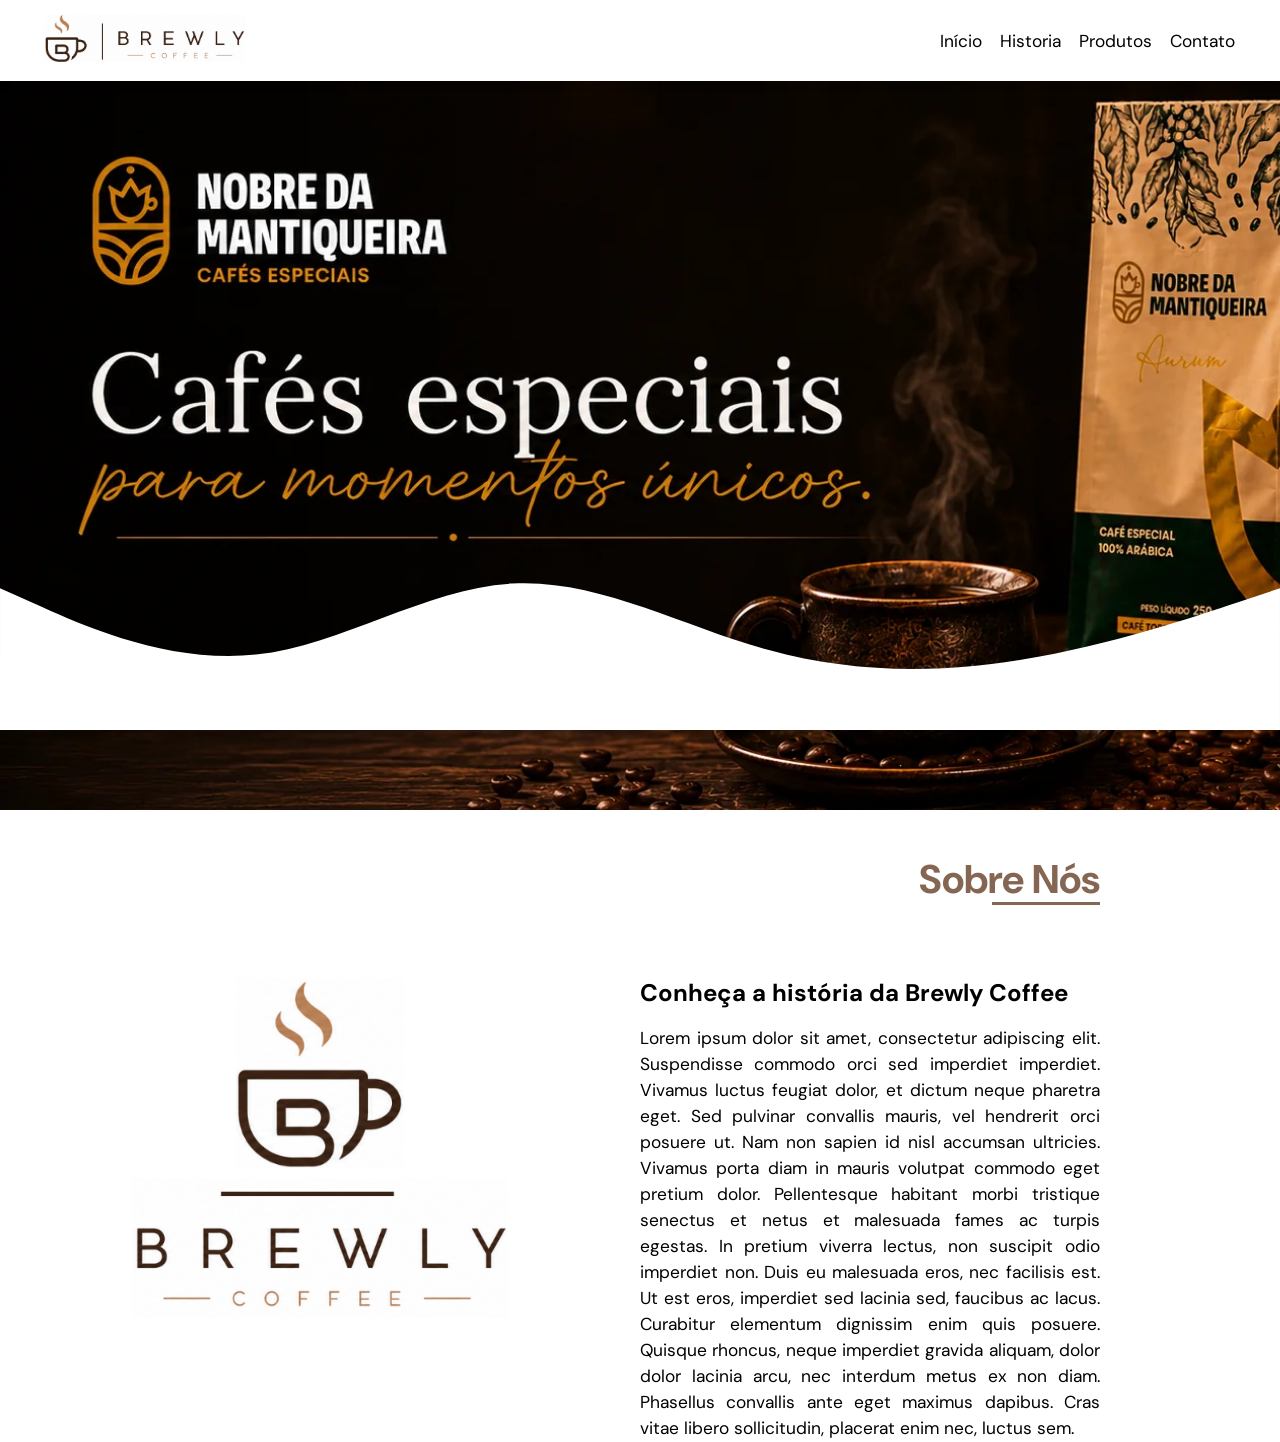
==== index.html @ 95158317 "Criação da homepage" ====
<!DOCTYPE html>
<html lang="pt-br">
    <head>
        <meta charset="UTF-8">
        <meta name="viewport" content="width=device-width, initial-scale=1.0">
        <title>Brewly Coffee</title>
        <link rel="stylesheet" href="./Assets/Css/style.css">
    </head>
    <body>
        <header>
            <div class="logo">
                <a href="/">
                    <img src="./Assets/Imgs/logo.png" alt="Brewly Coffee" width="200px">
                </a>
            </div>
            <div class="links">
                <ul>
                    <li><a href="/">Início</a></li>
                    <li><a href="/Historia/">Historia</a></li>
                    <li><a href="/Produtos">Produtos</a></li>
                    <li><a href="/Contato">Contato</a></li>
                </ul>
            </div>
        </header>
        <main>
            <section class="hero">
                <svg xmlns="http://www.w3.org/2000/svg" viewBox="0 0 1440 320"><path fill="#ffffff" fill-opacity="1" d="M0,160L48,181.3C96,203,192,245,288,234.7C384,224,480,160,576,154.7C672,149,768,203,864,229.3C960,256,1056,256,1152,240C1248,224,1344,192,1392,176L1440,160L1440,320L1392,320C1344,320,1248,320,1152,320C1056,320,960,320,864,320C768,320,672,320,576,320C480,320,384,320,288,320C192,320,96,320,48,320L0,320Z"></path></svg>
            </section>
            <section class="sobre">
                <div class="logo">
                    <img src="./Assets/Imgs/logo2.png" alt="brewly coffee" width="400px">
                </div>
                <div class="content">
                    <h2>Sobre Nós</h2>
                    <h3>Conheça a história da Brewly Coffee</h3>
                    <p>Lorem ipsum dolor sit amet, consectetur adipiscing elit. Suspendisse commodo orci sed imperdiet imperdiet. Vivamus luctus feugiat dolor, et dictum neque pharetra eget. Sed pulvinar convallis mauris, vel hendrerit orci posuere ut. Nam non sapien id nisl accumsan ultricies. Vivamus porta diam in mauris volutpat commodo eget pretium dolor. Pellentesque habitant morbi tristique senectus et netus et malesuada fames ac turpis egestas. In pretium viverra lectus, non suscipit odio imperdiet non. Duis eu malesuada eros, nec facilisis est. Ut est eros, imperdiet sed lacinia sed, faucibus ac lacus. Curabitur elementum dignissim enim quis posuere. Quisque rhoncus, neque imperdiet gravida aliquam, dolor dolor lacinia arcu, nec interdum metus ex non diam. Phasellus convallis ante eget maximus dapibus. Cras vitae libero sollicitudin, placerat enim nec, luctus sem.</p>
                </div>
            </section>
            <section>
                
            </section>
        </main>
        <footer>

        </footer>
    </body>
</html>
---- Assets/Css/style.css ----
@import url('https://fonts.googleapis.com/css2?family=DM+Sans:ital,opsz,wght@0,9..40,100..1000;1,9..40,100..1000&display=swap');
@import url('https://fonts.googleapis.com/css2?family=DM+Sans:ital,opsz,wght@0,9..40,100..1000;1,9..40,100..1000&family=PT+Serif:ital,wght@0,400;0,700;1,400;1,700&display=swap');

* {
    margin: 0;
    padding: 0;
    box-sizing: border-box;
    font-family: "DM Sans", sans-serif;
}

header {
    width: 100%;
    height: 9vh;
    display: flex;
    align-items: center;
    justify-content: space-between;
    padding: 0 5vh 0 5vh;
    box-shadow: 0 4px 8px rgba(0, 0, 0, 0.2);
    position: fixed;
    background-color: #fff;
    z-index: 9999999;

    .logo {
        a {
            text-decoration: none;
        }
    }

    .links {
        ul {
            display: flex;
            flex-direction: row;
            align-items: center;
            justify-content: center;
            list-style: none;
            gap: 2vh;

            li {
                a {
                    text-decoration: none;
                    color: #000;
                    font-size: 13pt;
                    position: relative;
                    transition: .2s linear;
                }

                a::after {
                    content: " ";
                    width: 0;
                    height: 1.5px;
                    background-color: #856652;
                    bottom: 0;
                    left: 0;
                    position: absolute;
                    transition: .2s linear;
                }

                a:hover::after {
                    width: 100%;
                }

                a:hover {
                    color: #856652;
                }
            }
        }
    }
}

main {
    .hero {
        width: 100%;
        height: 90vh;
        padding-top: 9vh;
        background: url(../Imgs/banner-hero.webp) fixed;
        background-repeat: no-repeat;
        background-size: cover;

        svg {
            position: relative;
            top: 50%;
        }
    }

    .sobre {
        width: 100%;
        height: 70vh;
        padding-top: 5vh;
        display: flex;

        .logo {
            width: 50%;
            height: 100%;
            display: grid;
            place-items: center;
        }

        .content {
            width: 50%;
            height: 100%;
            display: flex;
            flex-direction: column;
            justify-content: center;
            padding-right: 20vh;

            h2 {
                font-size: 30pt;
                color: #856652;
                margin-bottom: 8vh;
                text-align: right;
                position: relative;
            }

            h2::after {
                content: " ";
                width: 12vh;
                height: 3px;
                background-color: #856652;
                position: absolute;
                right: 0;
                bottom: 0;
            }

            h3 {
                font-size: 18pt;
                color: #000;
                margin-bottom: 2vh;
            }

            p {
                font-size: 13pt;
                color: #000;
                line-height: 1.5;
                text-align: justify;
            }
        }
    }
}
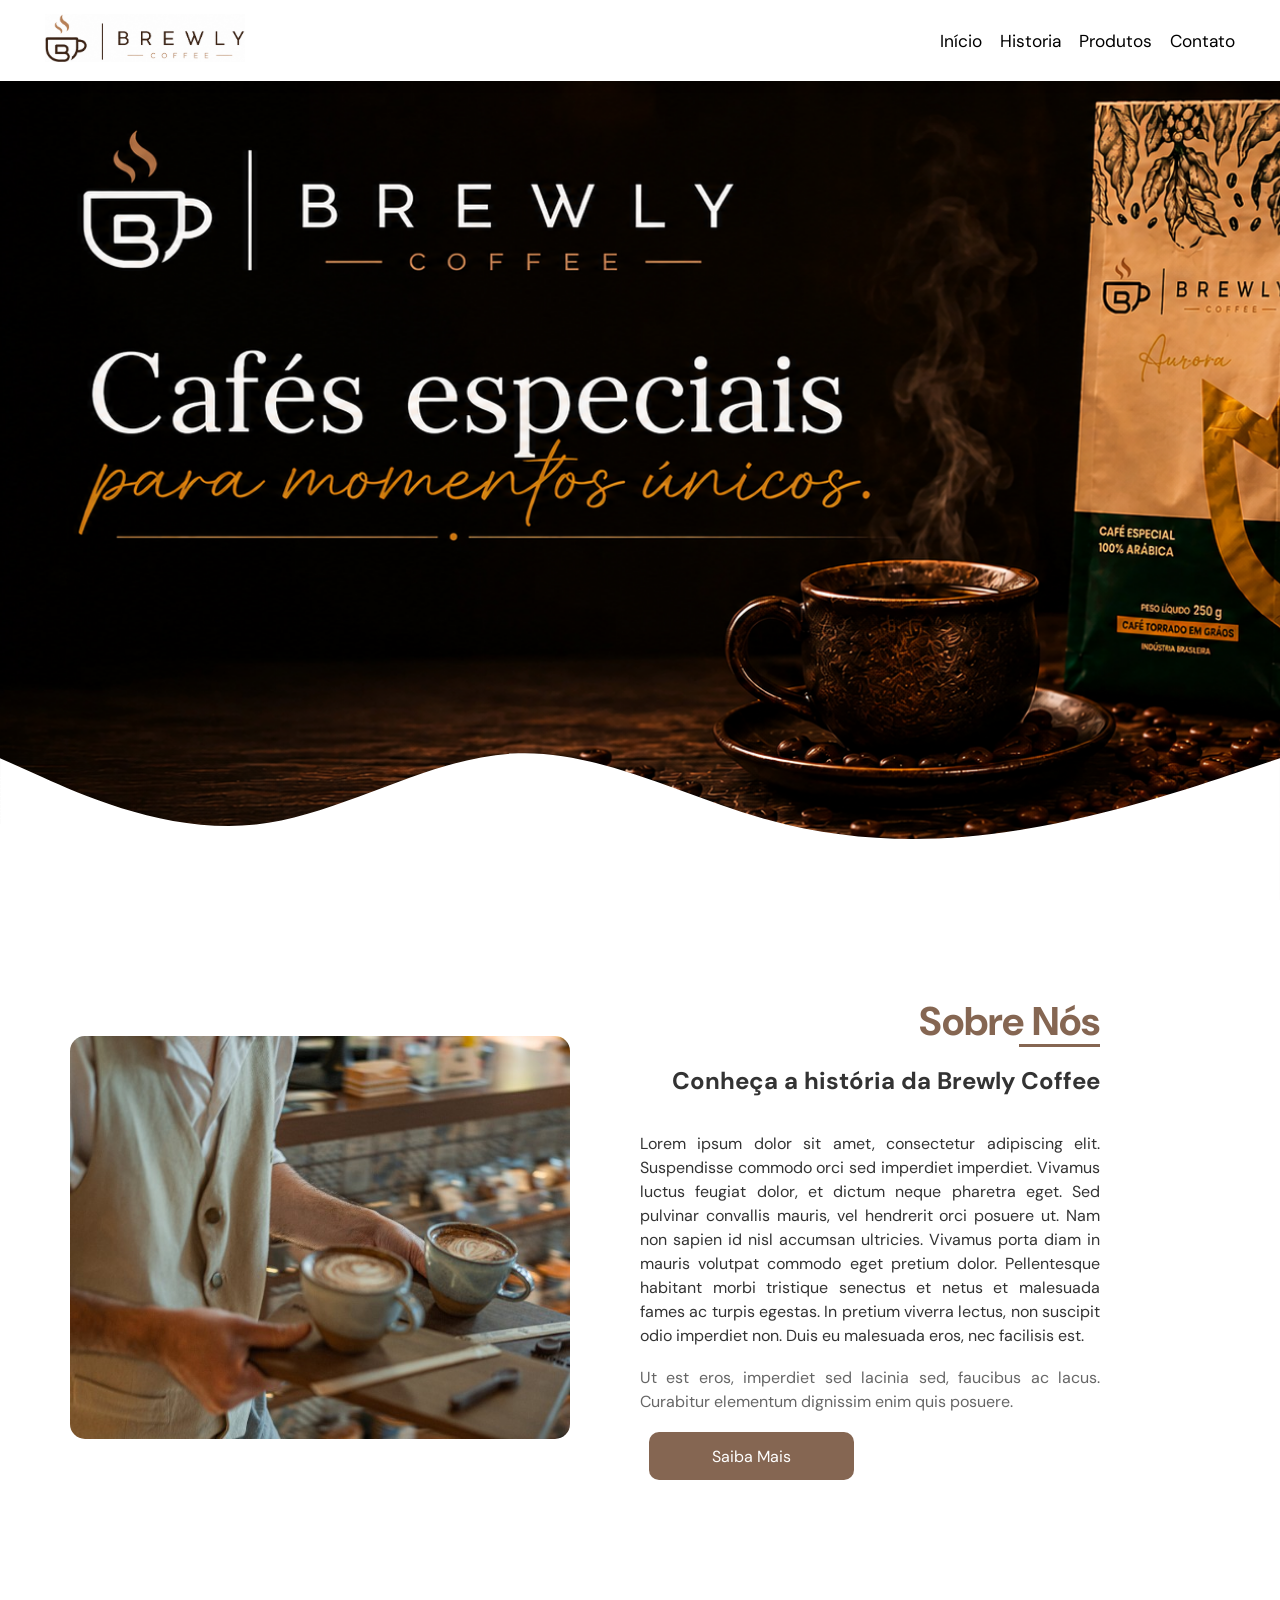
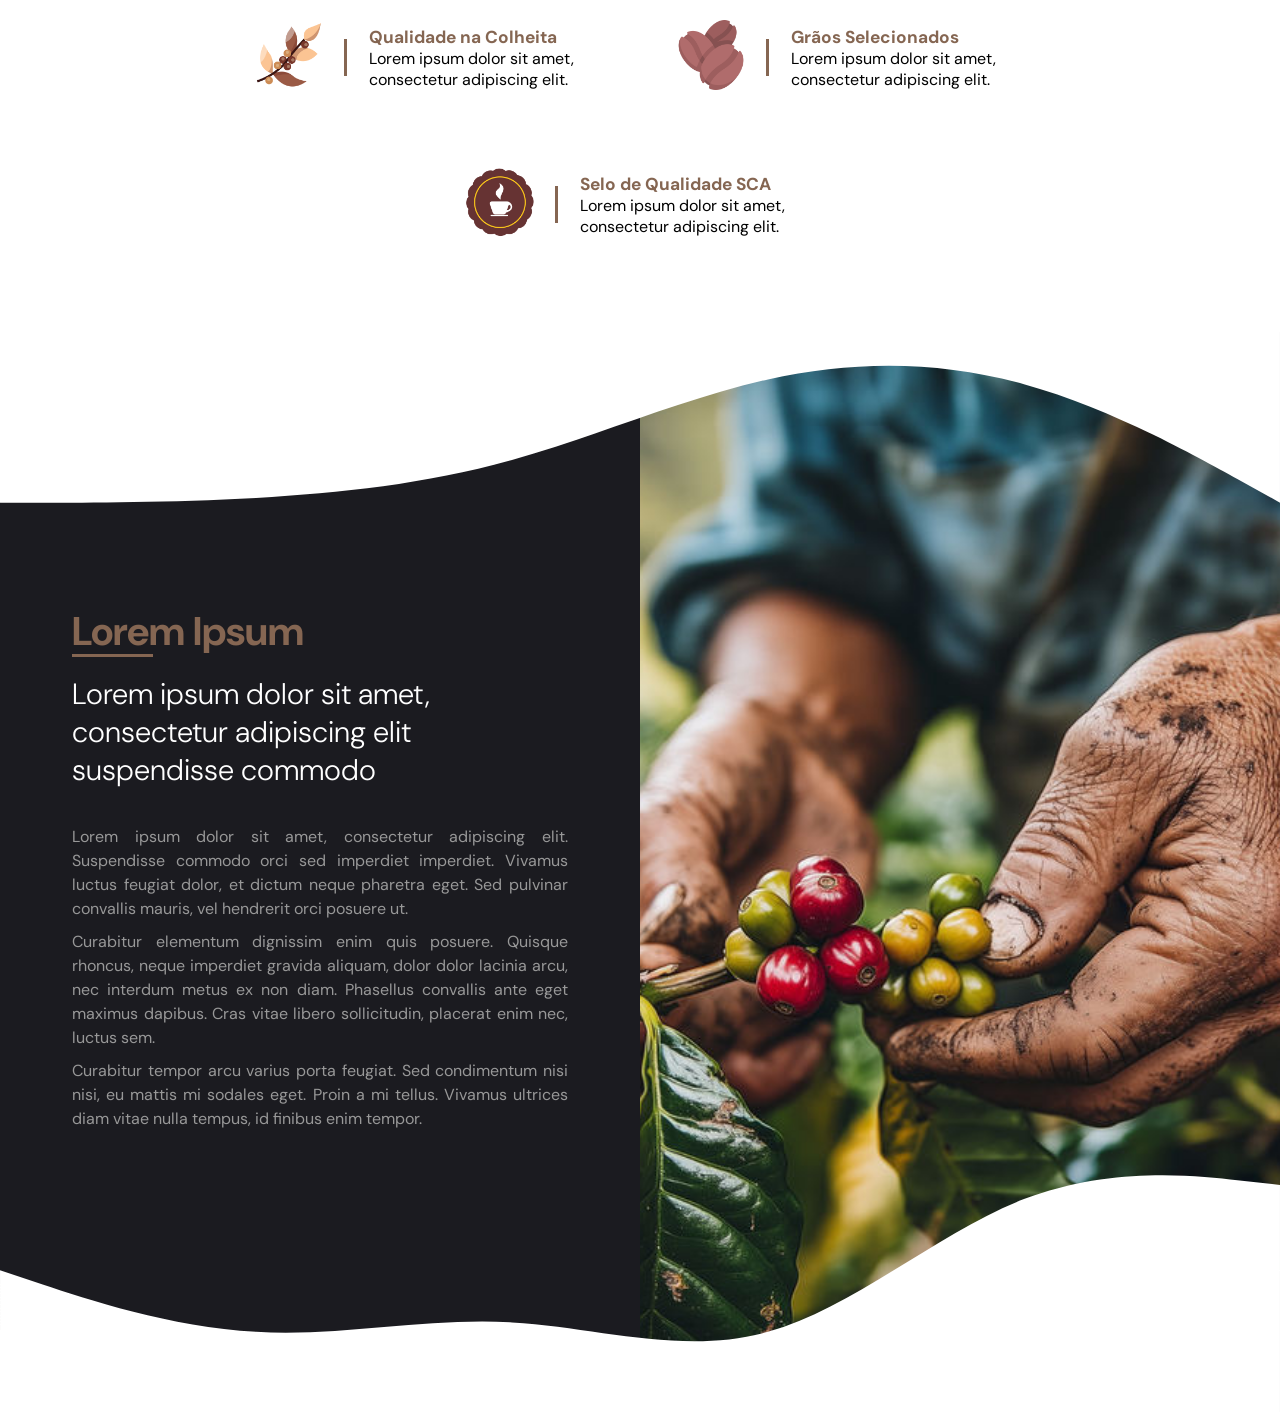
==== commit 141b50f7: "Atualização homepage" ====
--- a/index.html
+++ b/index.html
@@ -28,16 +28,63 @@
             </section>
             <section class="sobre">
                 <div class="logo">
-                    <img src="./Assets/Imgs/logo2.png" alt="brewly coffee" width="400px">
+                    <img src="./Assets/Imgs/imagem1.jpg" alt="brewly coffee" width="500px">
                 </div>
                 <div class="content">
                     <h2>Sobre Nós</h2>
                     <h3>Conheça a história da Brewly Coffee</h3>
-                    <p>Lorem ipsum dolor sit amet, consectetur adipiscing elit. Suspendisse commodo orci sed imperdiet imperdiet. Vivamus luctus feugiat dolor, et dictum neque pharetra eget. Sed pulvinar convallis mauris, vel hendrerit orci posuere ut. Nam non sapien id nisl accumsan ultricies. Vivamus porta diam in mauris volutpat commodo eget pretium dolor. Pellentesque habitant morbi tristique senectus et netus et malesuada fames ac turpis egestas. In pretium viverra lectus, non suscipit odio imperdiet non. Duis eu malesuada eros, nec facilisis est. Ut est eros, imperdiet sed lacinia sed, faucibus ac lacus. Curabitur elementum dignissim enim quis posuere. Quisque rhoncus, neque imperdiet gravida aliquam, dolor dolor lacinia arcu, nec interdum metus ex non diam. Phasellus convallis ante eget maximus dapibus. Cras vitae libero sollicitudin, placerat enim nec, luctus sem.</p>
+                    <p>Lorem ipsum dolor sit amet, consectetur adipiscing elit. Suspendisse commodo orci sed imperdiet imperdiet. Vivamus luctus feugiat dolor, et dictum neque pharetra eget. Sed pulvinar convallis mauris, vel hendrerit orci posuere ut. Nam non sapien id nisl accumsan ultricies. Vivamus porta diam in mauris volutpat commodo eget pretium dolor. Pellentesque habitant morbi tristique senectus et netus et malesuada fames ac turpis egestas. In pretium viverra lectus, non suscipit odio imperdiet non. Duis eu malesuada eros, nec facilisis est.</p>
+                    <p id="text2">Ut est eros, imperdiet sed lacinia sed, faucibus ac lacus. Curabitur elementum dignissim enim quis posuere.</p>
+                    <div>
+                        <a href="/Historia/">
+                            <button>
+                                Saiba Mais
+                            </button>
+                        </a>
+                    </div>
                 </div>
             </section>
-            <section>
-                
+            <section class="cards">
+                <div class="card">
+                    <div class="icon">
+                        <img src="./Assets/Imgs/icons/coffee-bean.png" alt="Galho de café" width="70px">
+                    </div>
+                    <div class="content">
+                        <h4>Qualidade na Colheita</h4>
+                        <p>Lorem ipsum dolor sit amet, consectetur adipiscing elit.</p>
+                    </div>
+                </div>
+                <div class="card">
+                    <div class="icon">
+                        <img src="./Assets/Imgs/icons/bean.png" alt="Grão de café" width="70px">
+                    </div>
+                    <div class="content">
+                        <h4>Grãos Selecionados</h4>
+                        <p>Lorem ipsum dolor sit amet, consectetur adipiscing elit.</p>
+                    </div>
+                </div>
+                <div class="card">
+                    <div class="icon">
+                        <img src="./Assets/Imgs/icons/cup.png" alt="Xícara de café" width="70px">
+                    </div>
+                    <div class="content">
+                        <h4>Selo de Qualidade SCA</h4>
+                        <p>Lorem ipsum dolor sit amet, consectetur adipiscing elit.</p>
+                    </div>
+                </div>
+            </section>
+            <section class="campos">
+                <svg id="svgtop" xmlns="http://www.w3.org/2000/svg" viewBox="0 0 1440 320"><path fill="#ffffff" fill-opacity="1" d="M0,192L48,192C96,192,192,192,288,186.7C384,181,480,171,576,144C672,117,768,75,864,53.3C960,32,1056,32,1152,58.7C1248,85,1344,139,1392,165.3L1440,192L1440,0L1392,0C1344,0,1248,0,1152,0C1056,0,960,0,864,0C768,0,672,0,576,0C480,0,384,0,288,0C192,0,96,0,48,0L0,0Z"></path></svg>
+                <div class="content">
+                    <h2>Lorem Ipsum</h2>
+                    <h3>Lorem ipsum dolor sit amet, consectetur adipiscing elit suspendisse commodo</h3>
+                    <p>Lorem ipsum dolor sit amet, consectetur adipiscing elit. Suspendisse commodo orci sed imperdiet imperdiet. Vivamus luctus feugiat dolor, et dictum neque pharetra eget. Sed pulvinar convallis mauris, vel hendrerit orci posuere ut.</p>
+                    <p>Curabitur elementum dignissim enim quis posuere. Quisque rhoncus, neque imperdiet gravida aliquam, dolor dolor lacinia arcu, nec interdum metus ex non diam. Phasellus convallis ante eget maximus dapibus. Cras vitae libero sollicitudin, placerat enim nec, luctus sem.</p>
+                    <p>Curabitur tempor arcu varius porta feugiat. Sed condimentum nisi nisi, eu mattis mi sodales eget. Proin a mi tellus. Vivamus ultrices diam vitae nulla tempus, id finibus enim tempor.</p>
+                </div>
+                <div class="image">
+                </div>
+                <svg id="svgbottom" xmlns="http://www.w3.org/2000/svg" viewBox="0 0 1440 320"><path fill="#ffffff" fill-opacity="1" d="M0,160L48,176C96,192,192,224,288,229.3C384,235,480,213,576,218.7C672,224,768,256,864,229.3C960,203,1056,117,1152,80C1248,43,1344,53,1392,58.7L1440,64L1440,320L1392,320C1344,320,1248,320,1152,320C1056,320,960,320,864,320C768,320,672,320,576,320C480,320,384,320,288,320C192,320,96,320,48,320L0,320Z"></path></svg>
             </section>
         </main>
         <footer>
--- a/Assets/Css/style.css
+++ b/Assets/Css/style.css
@@ -70,15 +70,16 @@
 main {
     .hero {
         width: 100%;
-        height: 90vh;
+        height: 100vh;
         padding-top: 9vh;
-        background: url(../Imgs/banner-hero.webp) fixed;
+        background: url(../Imgs/banner-hero-main.png) fixed;
         background-repeat: no-repeat;
         background-size: cover;
+        position: relative;
 
         svg {
-            position: relative;
-            top: 50%;
+            position: absolute;
+            bottom: 0;
         }
     }
 
@@ -93,6 +94,10 @@
             height: 100%;
             display: grid;
             place-items: center;
+
+            img {
+                border-radius: 15px;
+            }
         }
 
         .content {
@@ -106,14 +111,14 @@
             h2 {
                 font-size: 30pt;
                 color: #856652;
-                margin-bottom: 8vh;
+                margin-bottom: 2vh;
                 text-align: right;
                 position: relative;
             }
 
             h2::after {
                 content: " ";
-                width: 12vh;
+                width: 9vh;
                 height: 3px;
                 background-color: #856652;
                 position: absolute;
@@ -123,15 +128,156 @@
 
             h3 {
                 font-size: 18pt;
-                color: #000;
-                margin-bottom: 2vh;
+                color: #333;
+                margin-bottom: 4vh;
+                text-align: right;
             }
 
             p {
-                font-size: 13pt;
-                color: #000;
+                font-size: 12pt;
+                color: #333;
                 line-height: 1.5;
                 text-align: justify;
+                margin-bottom: 2vh;
+            }
+
+            #text2 {
+                color: #666;
+            }
+
+            div {
+                width: 100%;
+                display: grid;
+                justify-content: left;
+            }
+
+            button {
+                padding: 1.5vh 7vh 1.5vh 7vh;
+                border: none;
+                border-radius: 10px;
+                background-color: #856652;
+                color: #fff;
+                transition: .3s linear;
+                cursor: pointer;
+                font-size: 12pt;
+                margin-left: 1vh;
+            }
+
+            button:hover {
+                opacity: 0.9;
+                padding: 1.5vh 9vh 1.5vh 9vh;
+            }
+        }
+    }
+
+    .cards {
+        width: 100%;
+        height: auto;
+        display: flex;
+        flex-wrap: wrap;
+        justify-content: center;
+        gap: 8vh;
+        padding: 10vh;
+        
+        .card {
+            width: 350px;
+            height: auto;
+            display: flex;
+            align-items: center;
+            justify-content: center !important;
+            gap: 5vh;
+
+            .icon {
+                position: relative;
+            }
+
+            .icon::after {
+                content: " ";
+                width: 3px;
+                height: 50%;
+                background-color: #856652;
+                position: absolute;
+                bottom: 25%;
+                right: -23px;
+            }
+
+            .content {
+                h4 {
+                    font-size: 13pt;
+                    color: #856652;
+                }
+            }
+        }
+    }
+
+    .campos {
+        width: 100%;
+        height: 120vh;
+        display: flex;
+        background-color: #1b1b20;
+        position: relative;
+
+        svg {
+            position: absolute;
+            width: 100%;
+            left: 0;
+        }
+
+        #svgtop {
+            top: 0 !important;
+        }
+
+        #svgbottom {
+            bottom: 0px !important;
+        }
+
+        .image, .content {
+            width: 50%;
+            height: 100%;
+        }
+
+        .image {
+            background: url(../Imgs/campos.jpg) center;
+            background-size: cover;
+            background-repeat: no-repeat;
+        }
+
+        .content {
+            display: flex;
+            flex-direction: column;
+            justify-content: center;
+            padding: 8vh;
+
+            h2 {
+                font-size: 30pt;
+                color: #856652;
+                margin-bottom: 2vh;
+                position: relative;
+            }
+
+            h2::after {
+                content: " ";
+                width: 9vh;
+                height: 3px;
+                background-color: #856652;
+                position: absolute;
+                left: 0;
+                bottom: 0;
+            }
+
+            h3 {
+                font-size: 22pt;
+                color: #fff;
+                margin-bottom: 4vh;
+                font-weight: 300;
+            }
+
+            p {
+                font-size: 12pt;
+                color: #989898;
+                line-height: 1.5;
+                text-align: justify;
+                margin-bottom: 1vh;
             }
         }
     }
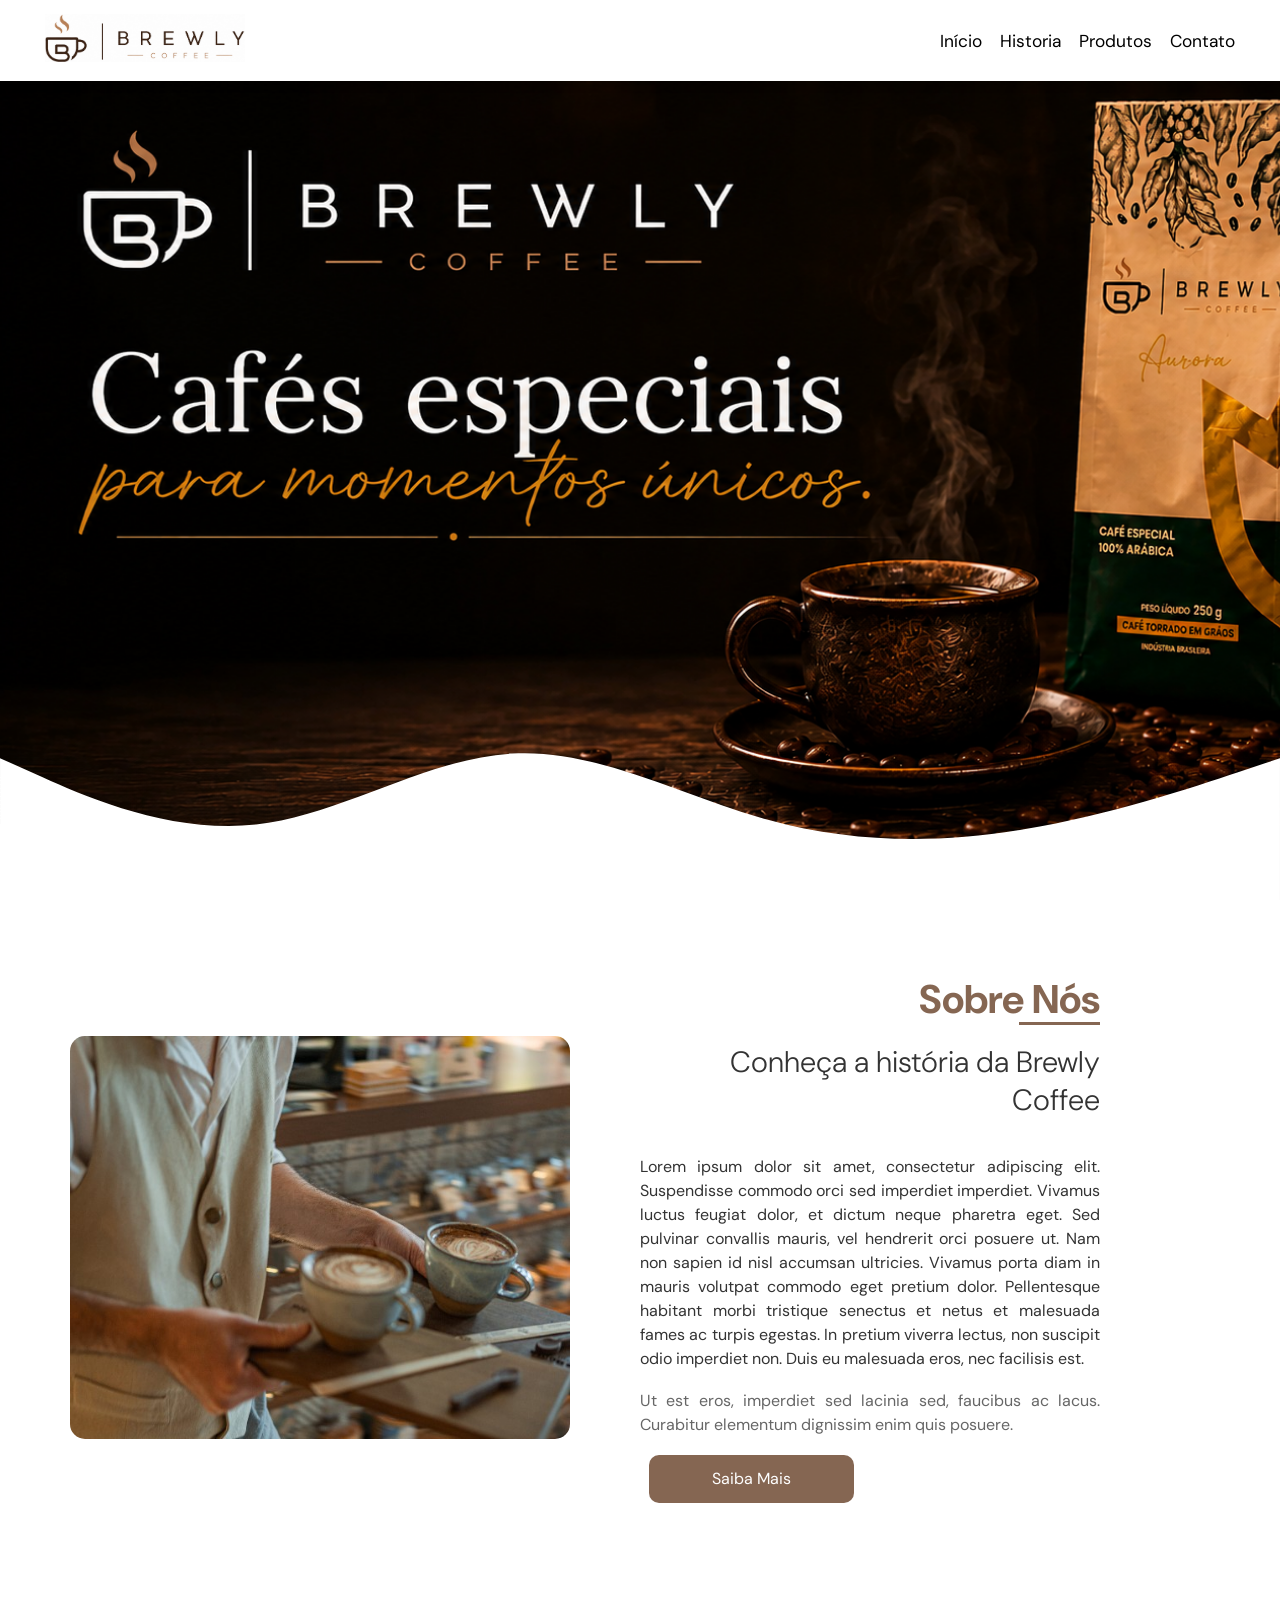
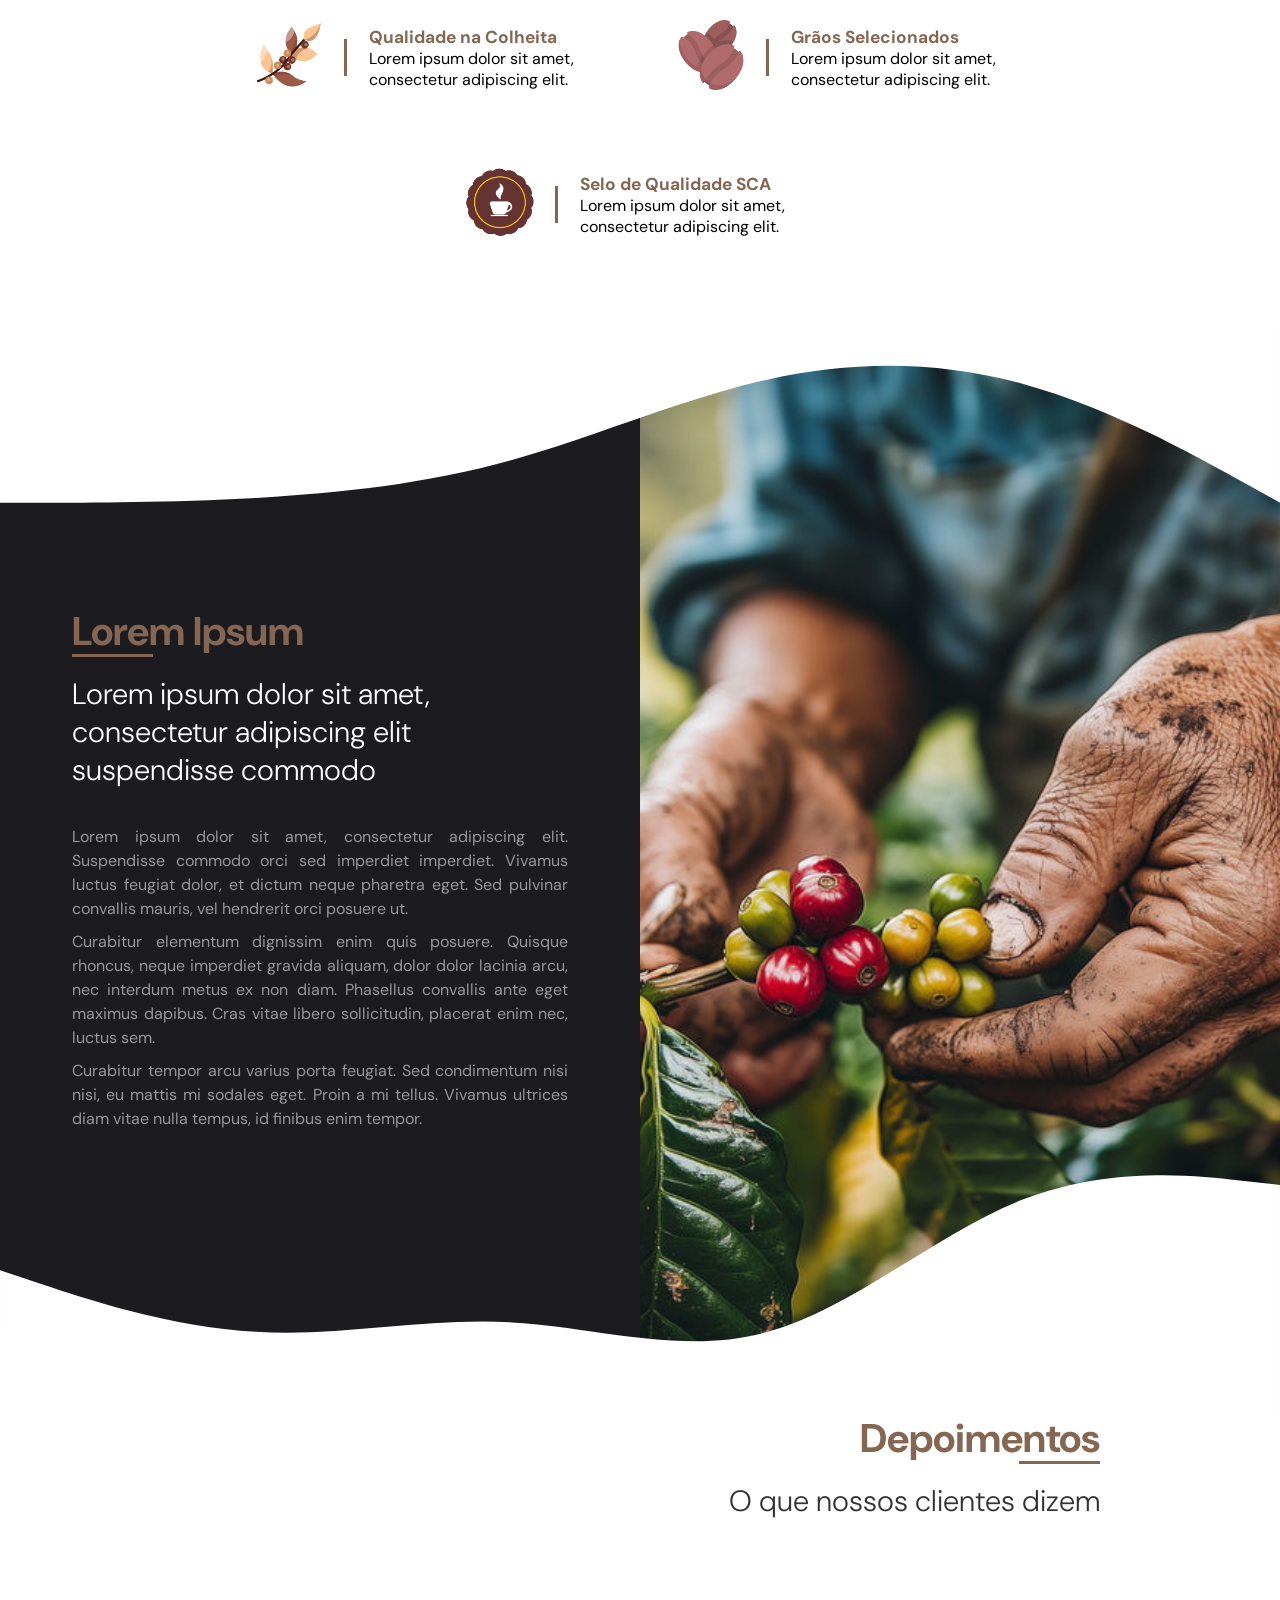
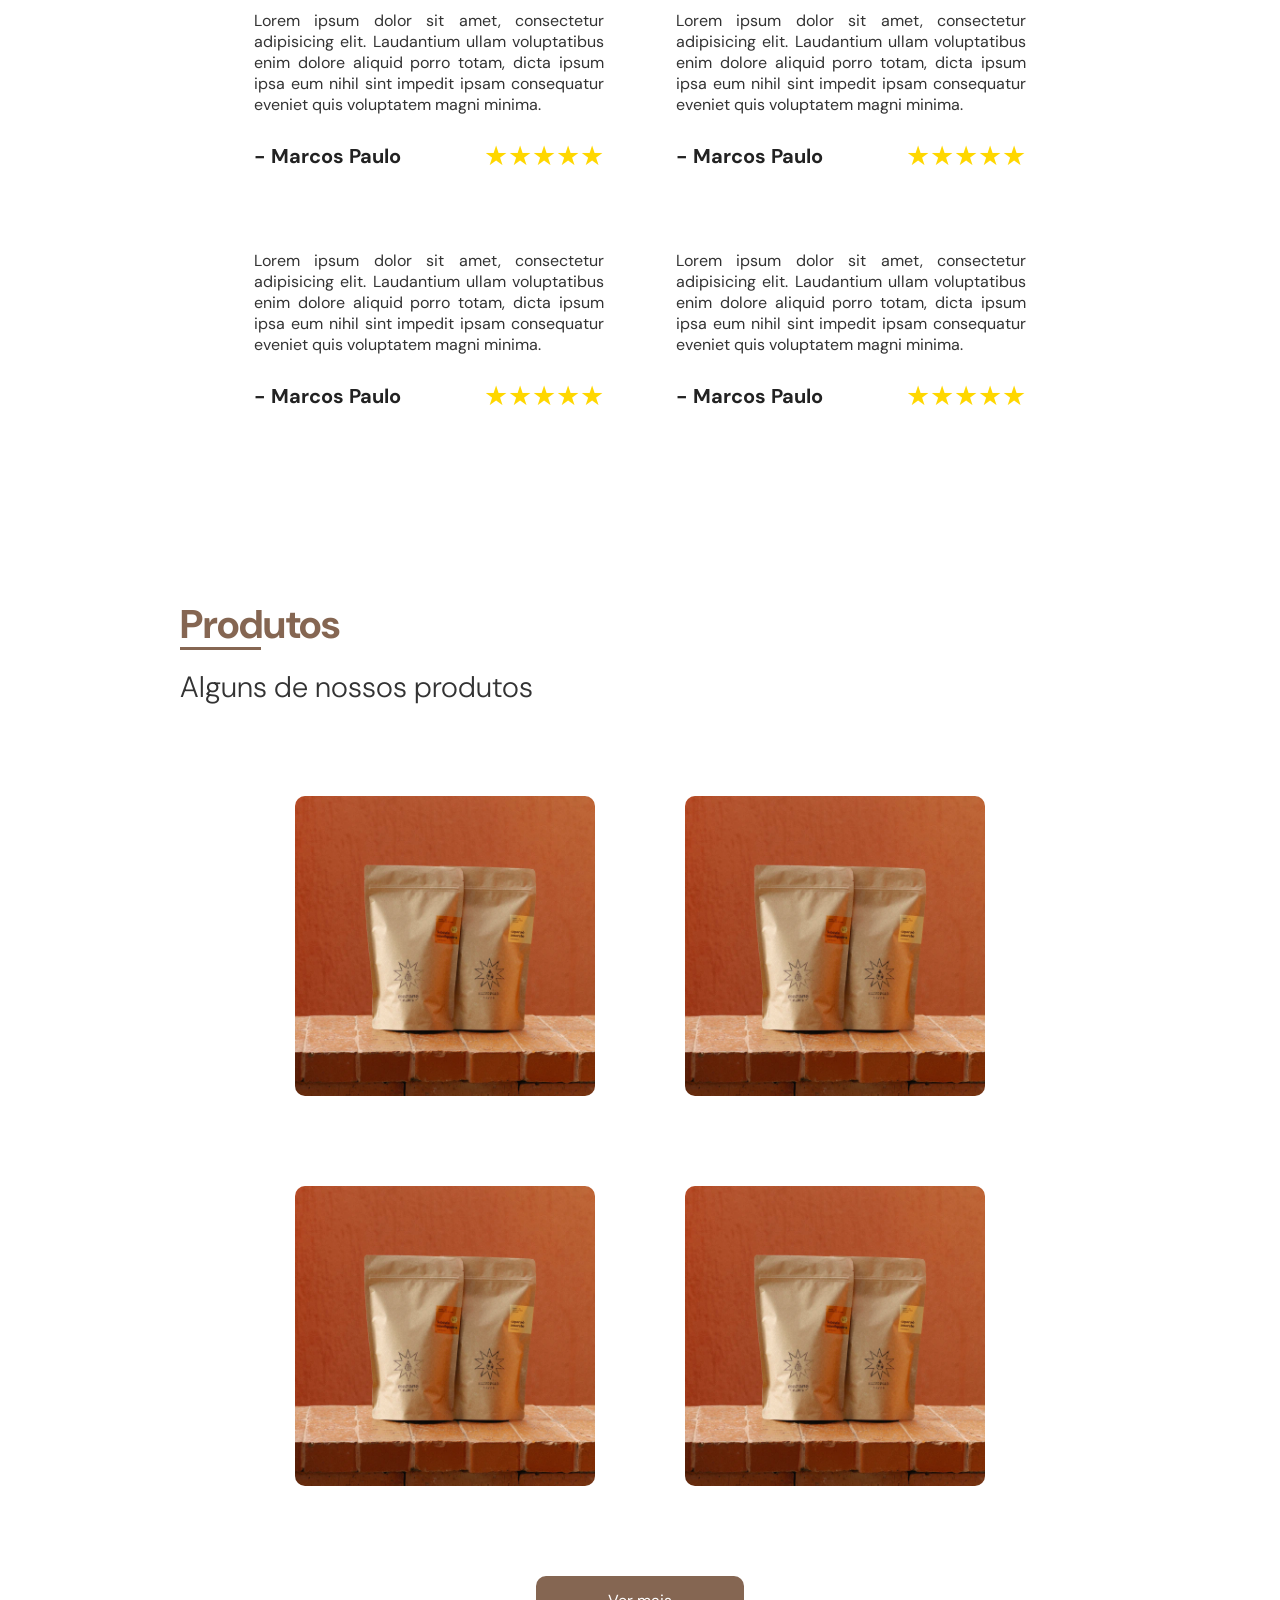
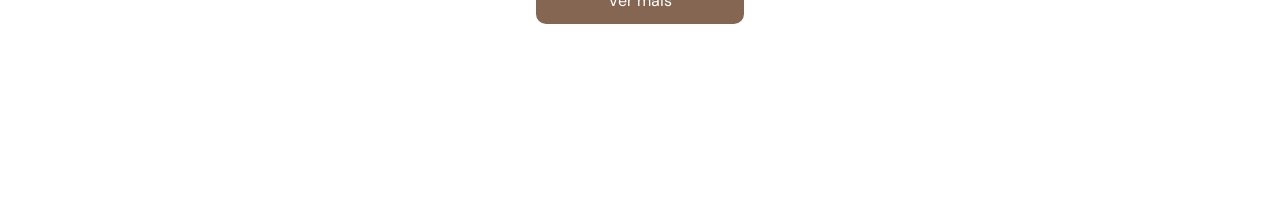
==== commit 2f1e0a96: "adição de depoimentos e seção de produtos noa homepage" ====
--- a/index.html
+++ b/index.html
@@ -86,9 +86,97 @@
                 </div>
                 <svg id="svgbottom" xmlns="http://www.w3.org/2000/svg" viewBox="0 0 1440 320"><path fill="#ffffff" fill-opacity="1" d="M0,160L48,176C96,192,192,224,288,229.3C384,235,480,213,576,218.7C672,224,768,256,864,229.3C960,203,1056,117,1152,80C1248,43,1344,53,1392,58.7L1440,64L1440,320L1392,320C1344,320,1248,320,1152,320C1056,320,960,320,864,320C768,320,672,320,576,320C480,320,384,320,288,320C192,320,96,320,48,320L0,320Z"></path></svg>
             </section>
+            <section class="depoimentos">
+                <div class="text">
+                    <h2>Depoimentos</h2>
+                    <h3>O que nossos clientes dizem</h3>
+                </div>
+                <div class="cards">
+                    <div class="card">
+                        <p>Lorem ipsum dolor sit amet, consectetur adipisicing elit. Laudantium ullam voluptatibus enim dolore aliquid porro totam, dicta ipsum ipsa eum nihil sint impedit ipsam consequatur eveniet quis voluptatem magni minima.</p>
+                        <div>
+                            <span id="nome">- Marcos Paulo</span>
+                            <span id="estrela">★★★★★</span>
+                        </div>
+                    </div>
+                    <div class="card">
+                        <p>Lorem ipsum dolor sit amet, consectetur adipisicing elit. Laudantium ullam voluptatibus enim dolore aliquid porro totam, dicta ipsum ipsa eum nihil sint impedit ipsam consequatur eveniet quis voluptatem magni minima.</p>
+                        <div>
+                            <span id="nome">- Marcos Paulo</span>
+                            <span id="estrela">★★★★★</span>
+                        </div>
+                    </div>
+                    <div class="card">
+                        <p>Lorem ipsum dolor sit amet, consectetur adipisicing elit. Laudantium ullam voluptatibus enim dolore aliquid porro totam, dicta ipsum ipsa eum nihil sint impedit ipsam consequatur eveniet quis voluptatem magni minima.</p>
+                        <div>
+                            <span id="nome">- Marcos Paulo</span>
+                            <span id="estrela">★★★★★</span>
+                        </div>
+                    </div>
+                    <div class="card">
+                        <p>Lorem ipsum dolor sit amet, consectetur adipisicing elit. Laudantium ullam voluptatibus enim dolore aliquid porro totam, dicta ipsum ipsa eum nihil sint impedit ipsam consequatur eveniet quis voluptatem magni minima.</p>
+                        <div>
+                            <span id="nome">- Marcos Paulo</span>
+                            <span id="estrela">★★★★★</span>
+                        </div>
+                    </div>
+                </div>
+            </section>
+            <section class="produtos">
+                <div class="text">
+                    <h2>Produtos</h2>
+                    <h3>Alguns de nossos produtos</h3>
+                </div>
+                <div class="cards2">
+                    <div class="card">
+                        <div class="card-content">
+                            <div class="text-card">
+                                <h4><del>R$199,99</del> | R$99,99</h4>
+                                <h3>Lorem Ipsum</h3>
+                            </div>
+                        </div>
+                    </div>
+                    <div class="card">
+                        <div class="card-content">
+                            <div class="text-card">
+                                <h4><del>R$199,99</del> | R$99,99</h4>
+                                <h3>Lorem Ipsum</h3>
+                            </div>
+                        </div>
+                    </div>
+                    <div class="card">
+                        <div class="card-content">
+                            <div class="text-card">
+                                <h4><del>R$199,99</del> | R$99,99</h4>
+                                <h3>Lorem Ipsum</h3>
+                            </div>
+                        </div>
+                    </div>
+                    <div class="card">
+                        <div class="card-content">
+                            <div class="text-card">
+                                <h4><del>R$199,99</del> | R$99,99</h4>
+                                <h3>Lorem Ipsum</h3>
+                            </div>
+                        </div>
+                    </div>
+                </div>
+                <div class="button">
+                    <a href="/Produtos/">
+                        <button>
+                            Ver mais
+                        </button>
+                    </a>
+                </div>
+            </section>
         </main>
         <footer>
+            <div class="nav">
 
+            </div>
+            <div class="social">
+
+            </div>
         </footer>
     </body>
 </html>
--- a/Assets/Css/style.css
+++ b/Assets/Css/style.css
@@ -127,10 +127,11 @@
             }
 
             h3 {
-                font-size: 18pt;
+                font-size: 22pt;
                 color: #333;
                 margin-bottom: 4vh;
                 text-align: right;
+                font-weight: 300;
             }
 
             p {
@@ -281,4 +282,223 @@
             }
         }
     }
+
+    .depoimentos {
+        width: 100%;
+        height: auto;
+        margin-bottom: 10vh;
+
+        .text {
+            width: 100%;
+            height: auto;
+            display: flex;
+            flex-direction: column;
+            justify-content: center;
+            padding-right: 20vh;
+
+            h2 {
+                font-size: 30pt;
+                color: #856652;
+                text-align: right;
+                margin-bottom: 2vh;
+                position: relative;
+            }
+
+            h2::after {
+                content: " ";
+                width: 9vh;
+                height: 3px;
+                background-color: #856652;
+                position: absolute;
+                right: 0;
+                bottom: 0;
+            }
+
+            h3 {
+                font-size: 22pt;
+                font-weight: 300;
+                color: #333;
+                text-align: right;
+            }
+        }
+
+        .cards {
+            width: 100%;
+            height: auto;
+            display: flex;
+            align-items: center;
+            justify-content: center;
+            flex-wrap: wrap;
+            padding: 10vh;
+            gap: auto;
+
+            .card {
+                height: auto;
+                width: 350px;
+                display: flex;
+                flex-direction: column;
+                gap: 2vh;
+
+                p {
+                    text-align: justify;
+                    color: #333;
+                }
+
+                div {
+                    width: 100%;
+                    height: 5vh;
+                    display: flex;
+                    align-items: center;
+                    justify-content: space-between;
+
+                    span {
+                        font-size: 15pt;
+                    }
+
+                    #nome {
+                        font-weight: bold;
+                        color: #222;
+                    }
+
+                    #estrela {
+                        color: #ffd700;
+                        font-size: 20pt;
+                    }
+                }
+            }
+        }
+    }
+
+    .produtos {
+        width: 100%;
+        height: auto;
+
+        .text {
+            width: 100%;
+            height: auto;
+            padding-left: 20vh;
+
+            h2 {
+                font-size: 30pt;
+                color: #856652;
+                margin-bottom: 2vh;
+                position: relative;
+            }
+
+            h2::after {
+                content: " ";
+                width: 9vh;
+                height: 3px;
+                background-color: #856652;
+                position: absolute;
+                left: 0;
+                bottom: 0;
+            }
+
+            h3 {
+                font-size: 22pt;
+                font-weight: 300;
+                color: #333;
+            }
+        }
+
+        .cards2 {
+            width: 100%;
+            height: auto;
+            display: flex;
+            align-items: center;
+            justify-content: center;
+            flex-wrap: wrap;
+            padding: 10vh 18vh 10vh 18vh;
+            gap: 10vh;
+
+            .card {
+                width: 300px;
+                height: 300px;
+                border-radius: 10px;
+                cursor: pointer;
+                position: relative;
+                overflow: hidden;
+
+                .card-content {
+                    width: 100%;
+                    height: 100%;
+                    display: flex;
+                    flex-direction: column;
+                    border-radius: 10px;
+                    position: relative;
+                    opacity: 0;
+                    transition: .2s ease-in-out;
+                    background-color: #00000090;
+                    z-index: 1;
+
+                    .text-card {
+                        width: 100%;
+                        height: auto;
+                        color: #fff;
+                        position: absolute;
+                        bottom: 0;
+                        padding: 2vh;
+
+                        h3 {
+                            font-size: 30pt;
+                            font-weight: 300;
+                        }
+
+                        h4 {
+                            font-size: 14pt;
+
+                            del {
+                                color: #e93131;
+                            }
+                        }
+                    }
+                }
+            }
+
+            .card:before {
+                content: "";
+                position: absolute;
+                inset: 0;
+                background: url(../Imgs/banner-produto.webp) center;
+                background-repeat: no-repeat;
+                background-size: cover;
+                z-index: 1;
+                transition: .2s ease-in-out;
+            }
+
+            .card:hover {
+                .card-content {
+                    opacity: 1;
+                }
+            }
+
+            .card:hover:before{
+                filter: blur(1px);
+            }
+        }
+
+        .button {
+            width: 100%;
+            height: auto;
+            display: grid;
+            place-items: center;
+            margin-bottom: 20vh;
+
+            button {
+                cursor: pointer;
+                padding: 1.5vh 8vh 1.5vh 8vh;
+                border: none;
+                border-radius: 10px;
+                font-size: 12pt;
+                color: #fff;
+                background-color: #856652;
+                transition: .3s linear;
+            }
+
+            button:hover {
+                padding: 1.5vh 11vh 1.5vh 11vh;
+            }
+        }
+    }
 }
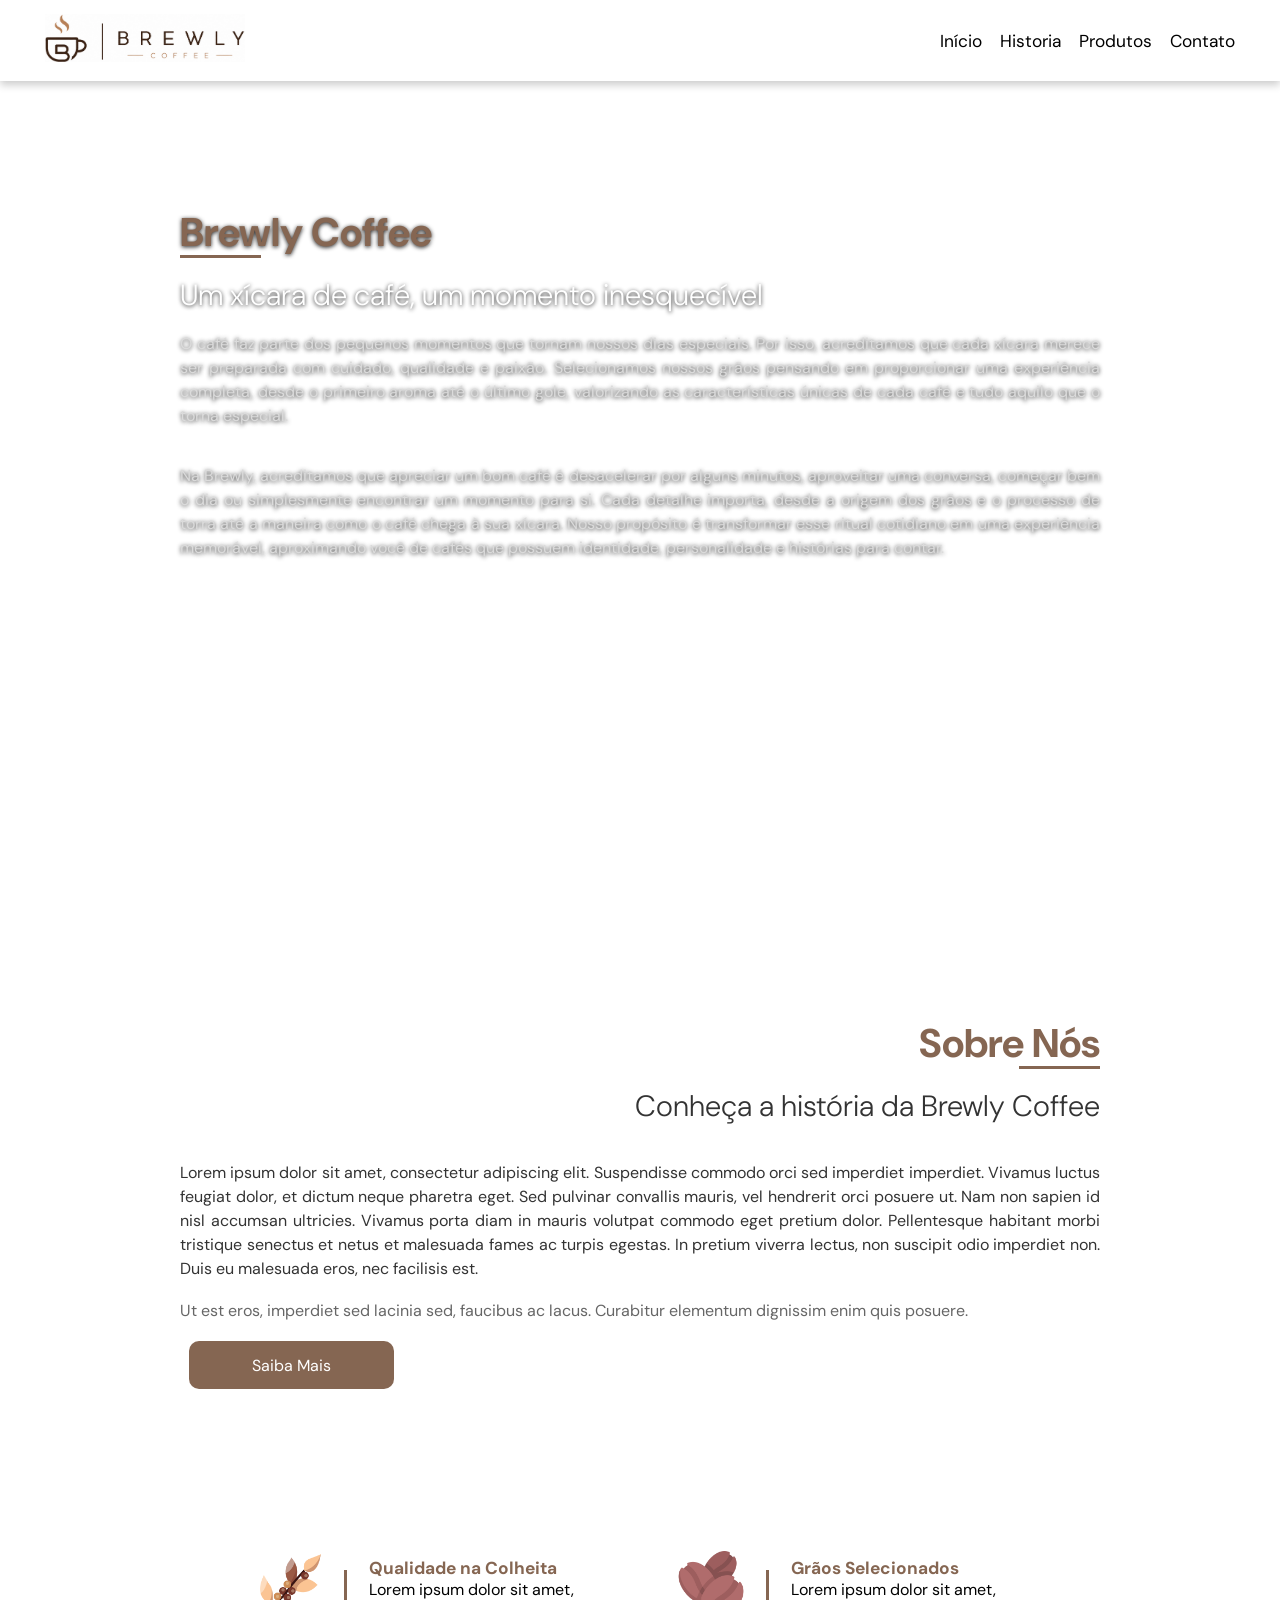
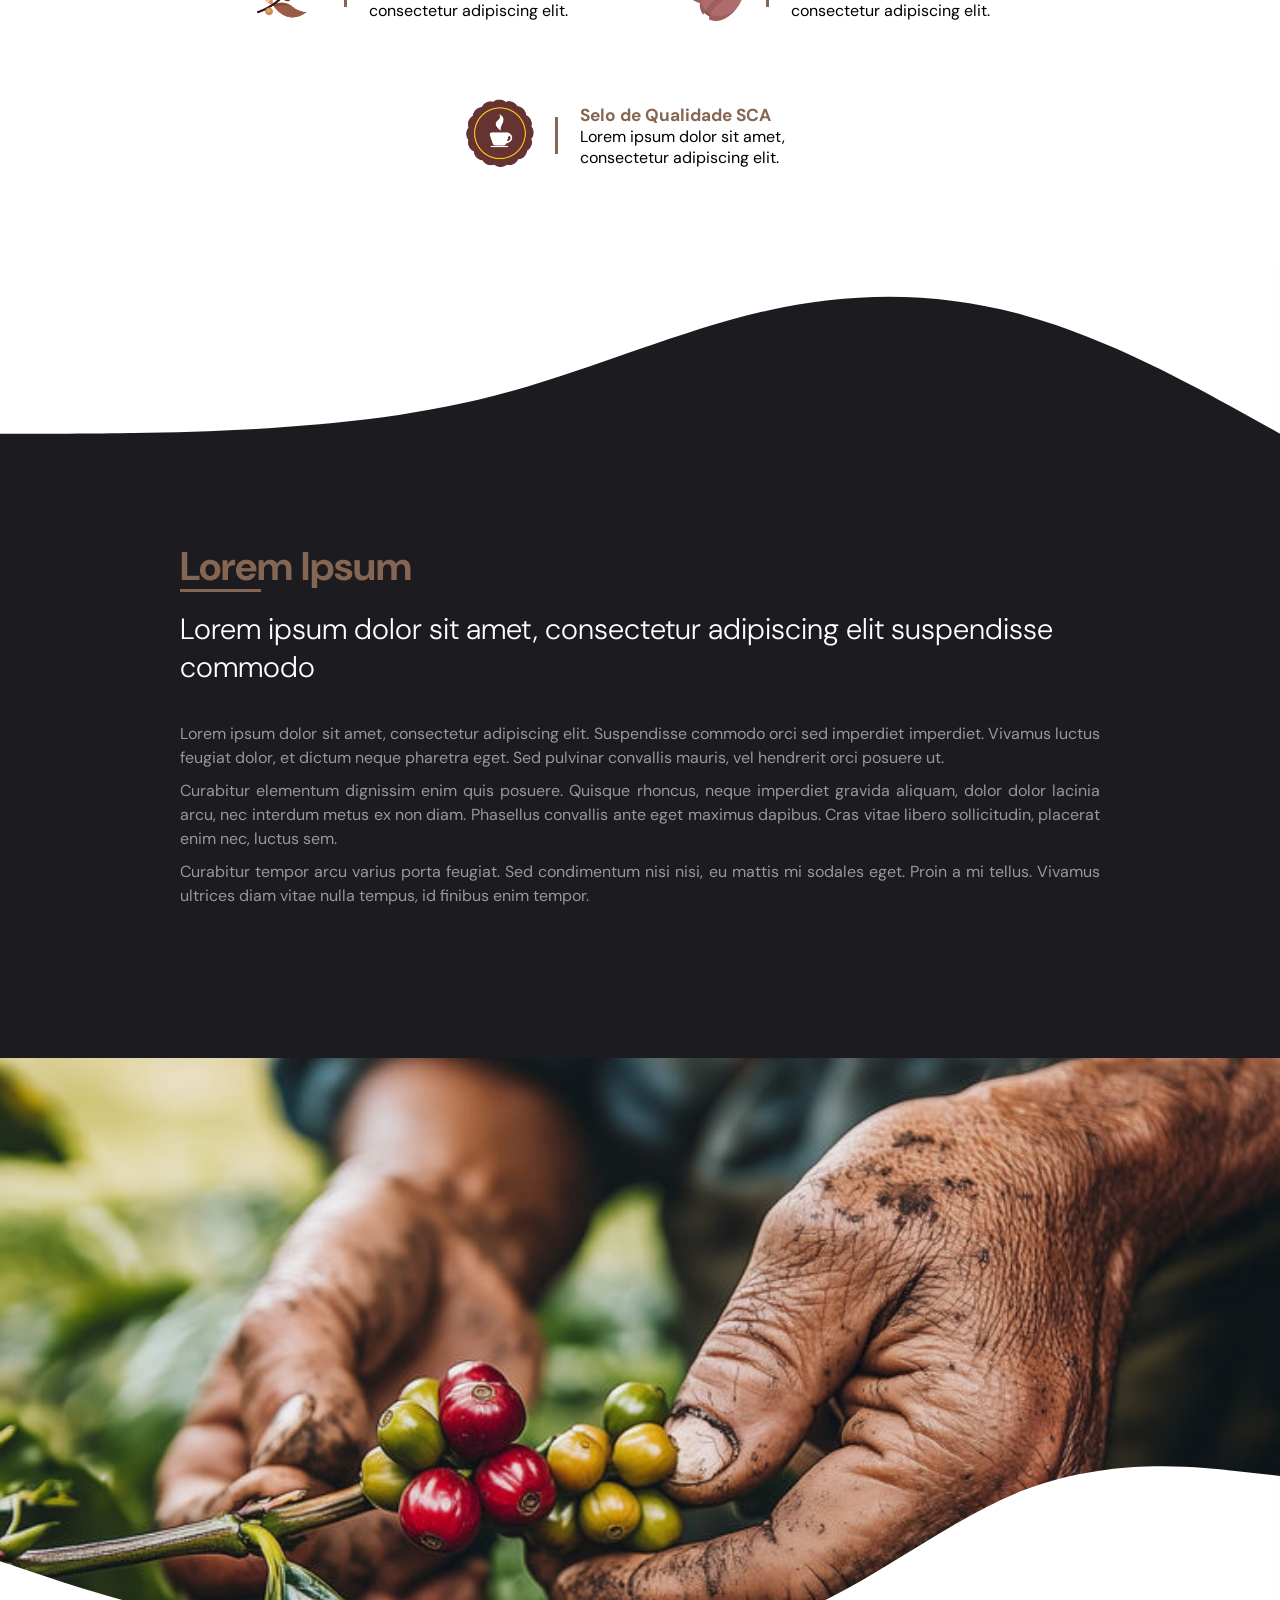
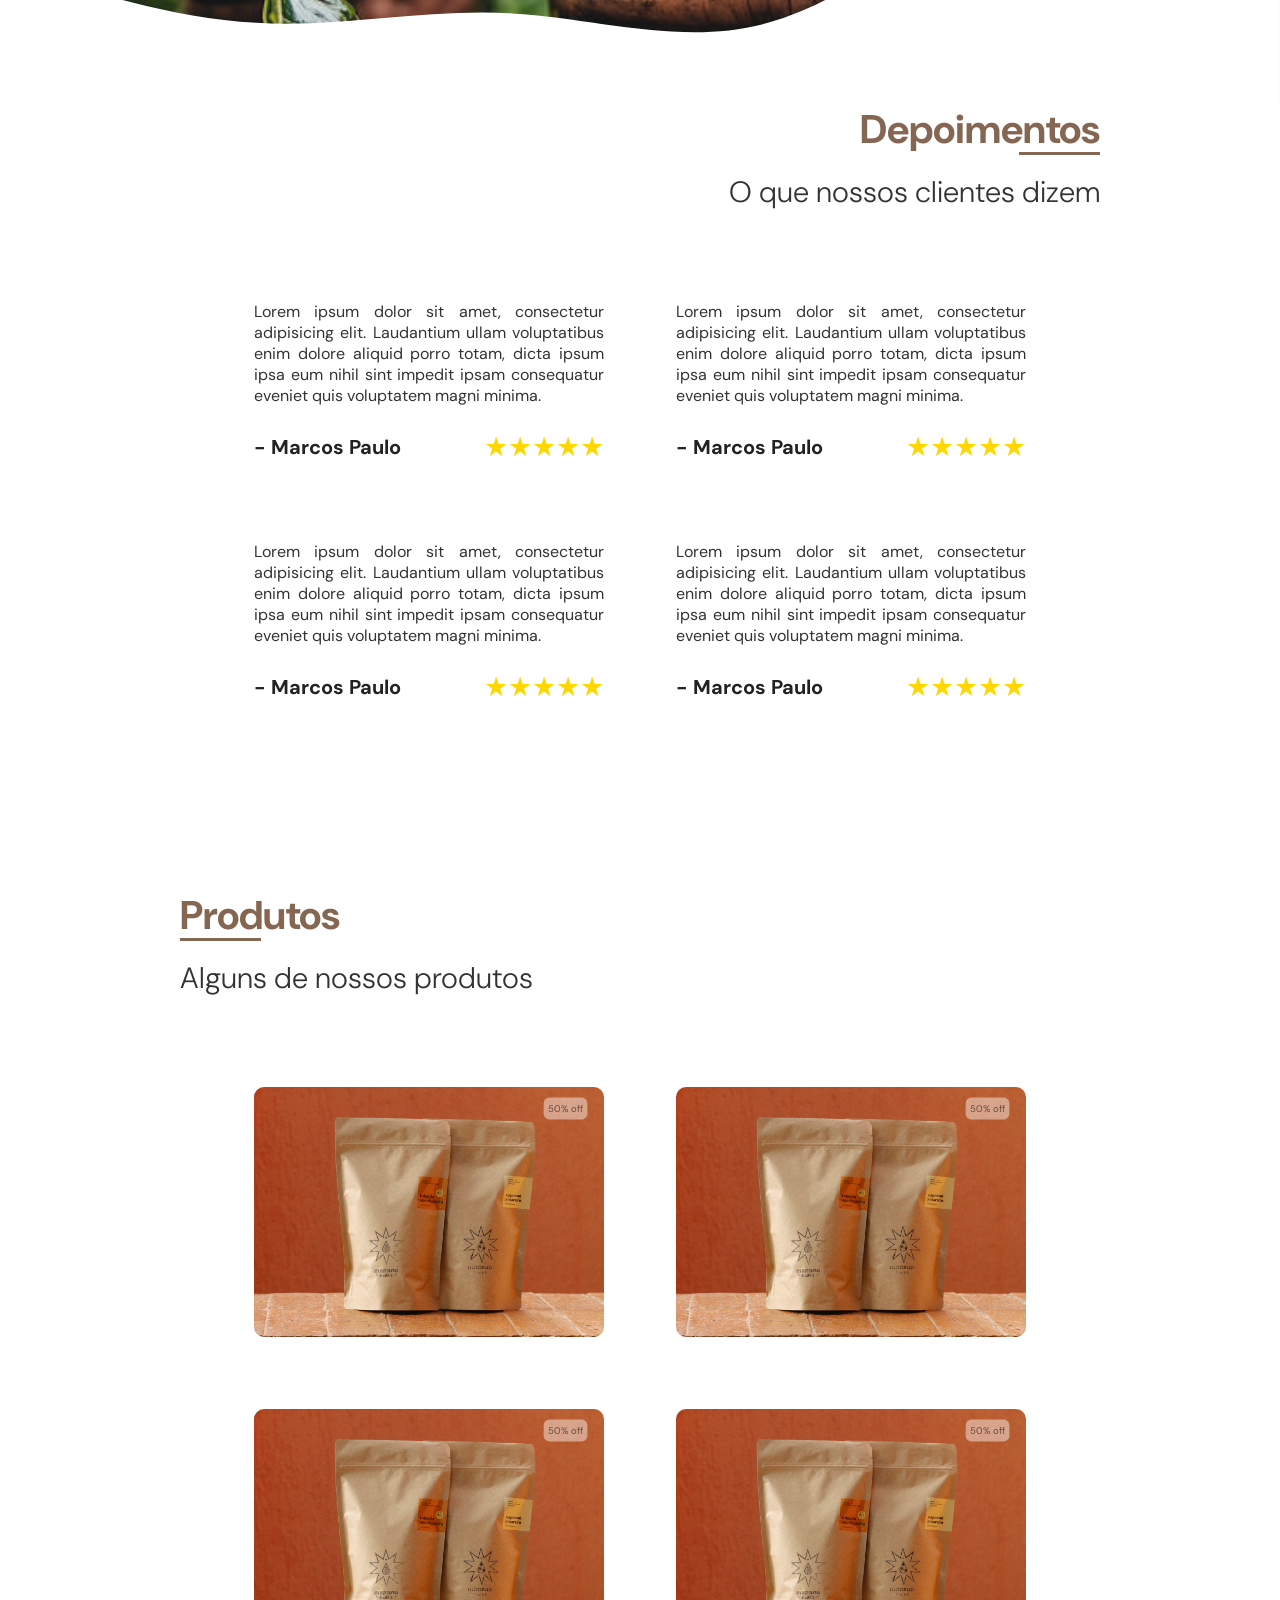
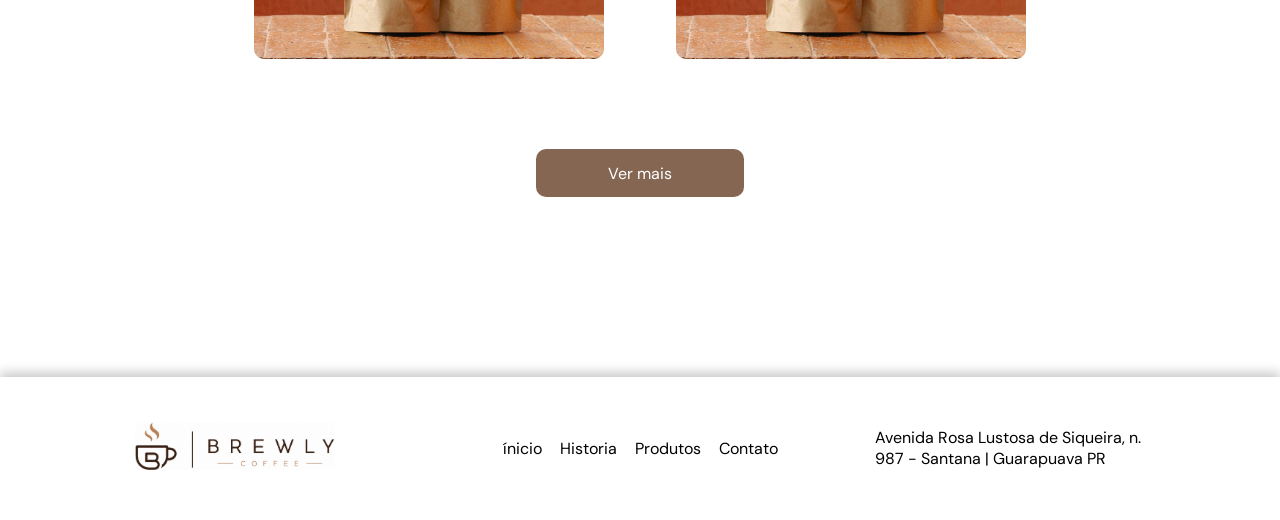
==== commit 8b205aaf: "Finalização da página home e Responsividade da home adicionada" ====
--- a/index.html
+++ b/index.html
@@ -24,10 +24,16 @@
         </header>
         <main>
             <section class="hero">
+                <div class="content">
+                    <h2>Brewly Coffee</h2>
+                    <h3>Um xícara de café, um momento inesquecível</h3>
+                    <p>O café faz parte dos pequenos momentos que tornam nossos dias especiais. Por isso, acreditamos que cada xícara merece ser preparada com cuidado, qualidade e paixão. Selecionamos nossos grãos pensando em proporcionar uma experiência completa, desde o primeiro aroma até o último gole, valorizando as características únicas de cada café e tudo aquilo que o torna especial.</p>
+                    <p id="p2">Na Brewly, acreditamos que apreciar um bom café é desacelerar por alguns minutos, aproveitar uma conversa, começar bem o dia ou simplesmente encontrar um momento para si. Cada detalhe importa, desde a origem dos grãos e o processo de torra até a maneira como o café chega à sua xícara. Nosso propósito é transformar esse ritual cotidiano em uma experiência memorável, aproximando você de cafés que possuem identidade, personalidade e histórias para contar.</p>
+                </div>
                 <svg xmlns="http://www.w3.org/2000/svg" viewBox="0 0 1440 320"><path fill="#ffffff" fill-opacity="1" d="M0,160L48,181.3C96,203,192,245,288,234.7C384,224,480,160,576,154.7C672,149,768,203,864,229.3C960,256,1056,256,1152,240C1248,224,1344,192,1392,176L1440,160L1440,320L1392,320C1344,320,1248,320,1152,320C1056,320,960,320,864,320C768,320,672,320,576,320C480,320,384,320,288,320C192,320,96,320,48,320L0,320Z"></path></svg>
             </section>
             <section class="sobre">
-                <div class="logo">
+                <div class="img">
                     <img src="./Assets/Imgs/imagem1.jpg" alt="brewly coffee" width="500px">
                 </div>
                 <div class="content">
@@ -129,30 +135,42 @@
                 </div>
                 <div class="cards2">
                     <div class="card">
-                        <div class="card-content">
-                            <div class="text-card">
-                                <h4><del>R$199,99</del> | R$99,99</h4>
-                                <h3>Lorem Ipsum</h3>
-                            </div>
-                        </div>
-                    </div>
-                    <div class="card">
-                        <div class="card-content">
-                            <div class="text-card">
-                                <h4><del>R$199,99</del> | R$99,99</h4>
-                                <h3>Lorem Ipsum</h3>
-                            </div>
-                        </div>
-                    </div>
-                    <div class="card">
-                        <div class="card-content">
-                            <div class="text-card">
-                                <h4><del>R$199,99</del> | R$99,99</h4>
-                                <h3>Lorem Ipsum</h3>
-                            </div>
-                        </div>
-                    </div>
-                    <div class="card">
+                            <div class="desconto">
+                                <span>50% off</span>
+                            </div>
+                        <div class="card-content">
+                            <div class="text-card">
+                                <h4><del>R$199,99</del> | R$99,99</h4>
+                                <h3>Lorem Ipsum</h3>
+                            </div>
+                        </div>
+                    </div>
+                    <div class="card">
+                        <div class="desconto">
+                                <span>50% off</span>
+                            </div>
+                        <div class="card-content">
+                            <div class="text-card">
+                                <h4><del>R$199,99</del> | R$99,99</h4>
+                                <h3>Lorem Ipsum</h3>
+                            </div>
+                        </div>
+                    </div>
+                    <div class="card">
+                        <div class="desconto">
+                                <span>50% off</span>
+                            </div>
+                        <div class="card-content">
+                            <div class="text-card">
+                                <h4><del>R$199,99</del> | R$99,99</h4>
+                                <h3>Lorem Ipsum</h3>
+                            </div>
+                        </div>
+                    </div>
+                    <div class="card">
+                        <div class="desconto">
+                                <span>50% off</span>
+                            </div>
                         <div class="card-content">
                             <div class="text-card">
                                 <h4><del>R$199,99</del> | R$99,99</h4>
@@ -172,10 +190,20 @@
         </main>
         <footer>
             <div class="nav">
-
-            </div>
-            <div class="social">
-
+                <div class="logo">
+                    <img src="./Assets/Imgs/logo.png" width="200px" alt="logo">
+                </div>
+                <nav>
+                    <ul>
+                        <li><a href="/">ínicio</a></li>
+                        <li><a href="/Historia/">Historia</a></li>
+                        <li><a href="/Produtos/">Produtos</a></li>
+                        <li><a href="/Contato/">Contato</a></li>
+                    </ul>
+                </nav>
+                <div class="adress">
+                    <p>Avenida Rosa Lustosa de Siqueira, n. 987 - Santana | Guarapuava PR</p>
+                </div>
             </div>
         </footer>
     </body>
--- a/Assets/Css/style.css
+++ b/Assets/Css/style.css
@@ -72,10 +72,58 @@
         width: 100%;
         height: 100vh;
         padding-top: 9vh;
-        background: url(../Imgs/banner-hero-main.png) fixed;
+        background: url(../Imgs/banner-hero.gif) fixed center;
         background-repeat: no-repeat;
         background-size: cover;
         position: relative;
+
+        .content {
+            width: 50%;
+            height: 100%;
+            display: flex;
+            flex-direction: column;
+            justify-content: center;
+            padding: 0 0 20vh 20vh;
+            color: #fff;
+            text-shadow: 0 1px 4px rgba(0, 0, 0, 0.877);
+
+            h2 {
+                font-size: 30pt;
+                color: #856652;
+                margin-bottom: 2vh;
+                position: relative;
+            }
+
+            h2::after {
+                content: " ";
+                width: 9vh;
+                height: 3px;
+                background-color: #856652;
+                position: absolute;
+                left: 0;
+                bottom: 0;
+            }
+
+            h3 {
+                font-size: 22pt;
+                color: #fff;
+                margin-bottom: 2vh;
+                font-weight: 300;
+            }
+
+            p {
+                font-size: 12pt;
+                color: #dbdbdb;
+                line-height: 1.5;
+                text-align: justify;
+                margin-bottom: 2vh;
+            }
+            
+            p {
+                padding-bottom: 2vh;
+                text-align: justify;
+            }
+        }
 
         svg {
             position: absolute;
@@ -89,7 +137,7 @@
         padding-top: 5vh;
         display: flex;
 
-        .logo {
+        .img {
             width: 50%;
             height: 100%;
             display: grid;
@@ -409,16 +457,31 @@
             align-items: center;
             justify-content: center;
             flex-wrap: wrap;
-            padding: 10vh 18vh 10vh 18vh;
-            gap: 10vh;
+            padding: 10vh 14vh 10vh 14vh;
+            gap: 8vh;
 
             .card {
-                width: 300px;
-                height: 300px;
+                width: 350px;
+                height: 250px;
                 border-radius: 10px;
                 cursor: pointer;
                 position: relative;
                 overflow: hidden;
+
+                .desconto {
+                    position: absolute;
+                    right: 2px;
+                    top: 3px;
+                    background-color: #ffffff70;
+                    z-index: 3;
+                    padding: 8px;
+                    border-radius: 10px;
+                    transform: scale(0.6);
+
+                    span {
+                        color: #11111195;
+                    }
+                }
 
                 .card-content {
                     width: 100%;
@@ -429,7 +492,7 @@
                     position: relative;
                     opacity: 0;
                     transition: .2s ease-in-out;
-                    background-color: #00000090;
+                    background-color: #00000050;
                     z-index: 1;
 
                     .text-card {
@@ -501,4 +564,382 @@
             }
         }
     }
+}
+
+footer {
+    width: 100%;
+    height: auto;
+    padding: 5vh;
+    box-shadow: 0 -5px 10px rgba(0, 0, 0, 0.2);
+
+    .nav {
+        width: 100%;
+        height: auto;
+        display: flex;
+        align-items: center;
+        justify-content: space-between;
+        padding: 0 10vh 0 10vh;
+
+        .logo {
+            width: 30vh;
+        }
+
+        nav {
+            ul {
+                display: flex;
+                list-style: none;
+                gap: 2vh;
+
+                li {
+                    a {
+                        text-decoration: none;
+                        color: #000;
+                        position: relative;
+                    }
+
+                    a::after {
+                        content: " ";
+                        width: 0;
+                        height: 2px;
+                        background-color: #856652;
+                        bottom: 0;
+                        left: 0;
+                        position: absolute;
+                        transition: .2s linear;
+                    }
+
+                    a:hover::after {
+                        width: 100%;
+                    }
+
+                    a:hover {
+                        color: #856652;
+                    }
+                }
+            }
+        }
+
+        .adress {
+            width: 30vh;
+        }
+    }
+}
+
+/* Dispositivos móveis */
+
+@media (max-width: 1600px) {
+    main {
+        .sobre {
+            .img {
+                img {
+                    transform: scale(0.8);
+                }
+            }
+        }
+    }
+}
+
+@media (max-width: 1500px) {
+    main {
+        .hero {
+            .content {
+                width: 100%;
+                padding: 0 20vh 20vh 20vh;
+            }
+        }
+
+        .sobre {
+            height: auto;
+
+            .img {
+                display: none;
+            }
+
+            .content {
+                width: 100%;
+                padding: 8vh 20vh 8vh 20vh;
+            }
+        }
+    }
+}
+
+@media (max-width: 1320px) {
+    main {
+        .campos {
+            height: 160vh;
+            flex-direction: column;
+
+            .content {
+                width: 100%;
+                height: 50%;
+                margin-top: 15vh;
+                padding: 8vh 20vh 8vh 20vh;
+            } 
+
+            .image {
+                width: 100%;
+                height: 50%;
+            }
+        }
+    }
+}
+
+@media (max-width: 1150px) {
+    footer {
+        .nav {
+            display: flex;
+            flex-wrap: wrap;
+
+            .logo {
+                width: 50%;
+            }
+
+            nav {
+                width: 50%;
+                display: flex;
+                justify-content: right;
+            }
+
+            .adress {
+                width: 100%;
+                margin-top: 5vh;
+            }
+        }
+    }
+}
+
+@media (max-width: 950px) {
+    main {
+        .hero {
+            .content {
+                padding: 0 10vh 10vh 10vh;
+            }
+        }
+
+        .sobre {
+            .content {
+                padding: 8vh 10vh 8vh 10vh;
+            }
+        }
+
+        .campos {
+            .content {
+                padding: 8vh 10vh 8vh 10vh;
+            }
+        }
+    }
+}
+
+@media (max-width: 800px) {
+    footer {
+        .nav {
+            nav {
+                width: 50%;
+                height: 100%;
+
+                ul {
+                    width: 100%;
+                    height: auto;
+                    display: flex;
+                    flex-wrap: wrap;
+                }
+            }
+        }
+    }
+}
+
+@media (max-width: 780px) {
+    footer {
+        .nav {
+            .logo {
+                width: 100%;
+                padding-bottom: 5vh;
+            }
+
+            nav {
+                width: 100%;
+            }
+        }
+    }
+}
+
+@media (max-width: 750px) {
+    main {
+        .depoimentos, .produtos {
+            .text {
+                padding: 2vh 10vh 2vh 10vh;
+            }
+        }
+    }
+}
+
+@media (max-width: 730px) {
+    main {
+        .hero {
+            height: 120vh;
+        }
+    }
+}
+
+@media (max-width: 680px) {
+    header {
+        height: 14vh;
+        flex-direction: column;
+        justify-content: space-around;
+        padding-bottom: 1vh;
+
+        .logo {
+            img {
+                width: 150px;
+            }
+        }
+
+        .links {
+            ul {
+                li {
+                    a {
+                        font-size: 11pt;
+                    }
+                }
+            }
+        }
+    }
+}
+
+@media (max-width: 600px) {
+    footer {
+       .nav {
+            padding: 0 5vh 0 5vh;
+       } 
+    }
+}
+
+@media (max-width: 540px) {
+    * {
+        h2 {
+            font-size: 25pt !important;
+        }
+
+        h3 {
+            font-size: 16pt !important;
+        }
+    }
+}
+
+@media (max-width: 550px) {
+    main {
+        .produtos {
+            .cards2 {
+                padding: 5vh 8vh 5vh 8vh;
+            }
+        }
+    }
+}
+
+@media (max-width: 480px) {
+    main {
+        .cards {
+            padding: 10vh 5vh 10vh 5vh;
+        }
+    }
+}
+
+@media (max-width: 470px) {
+    main {
+        .hero {
+            height: 100vh;
+
+            .content {
+                padding: 0 5vh 10vh 5vh;
+
+                #p2 {
+                    display: none;
+                }
+            }
+        }
+
+        .sobre {
+            .content {
+                padding: 8vh 5vh 8vh 5vh;
+            }
+        }
+
+        .campos {
+            .content {
+                padding: 8vh 5vh 8vh 5vh;
+            }
+        }
+
+        .depoimentos {
+            .text {
+                padding-right: 5vh;
+            }
+
+            .cards {
+                padding: 5vh;
+            }
+        }
+
+        .produtos {
+            .text {
+                padding-left: 5vh;
+            }
+        }
+
+        * {
+            p {
+                font-size: 11pt !important;
+            }
+        }
+    }
+}
+
+@media (max-width: 440px) {
+    footer {
+        .nav {
+            .logo {
+                display: grid;
+                place-items: center;
+            }
+
+            nav {
+                align-items: center;
+                justify-content: center;
+            }
+        }
+    }
+}
+
+@media (max-width: 417px) {
+    main {
+        .cards {
+            .card {
+                .icon {
+                    img {
+                        width: 50px;
+                    }
+                }
+
+                .content {
+                    h4 {
+                        font-size: 12pt;
+                    } 
+
+                    p {
+                        font-size: 10pt;
+                    }
+                }
+            }
+        }
+    }
+}
+
+@media (max-width: 410px) {
+    main {
+        .produtos {
+            .cards2 {
+                padding: 5vh 4vh 5vh 4vh;
+            }
+        }
+    }
 }
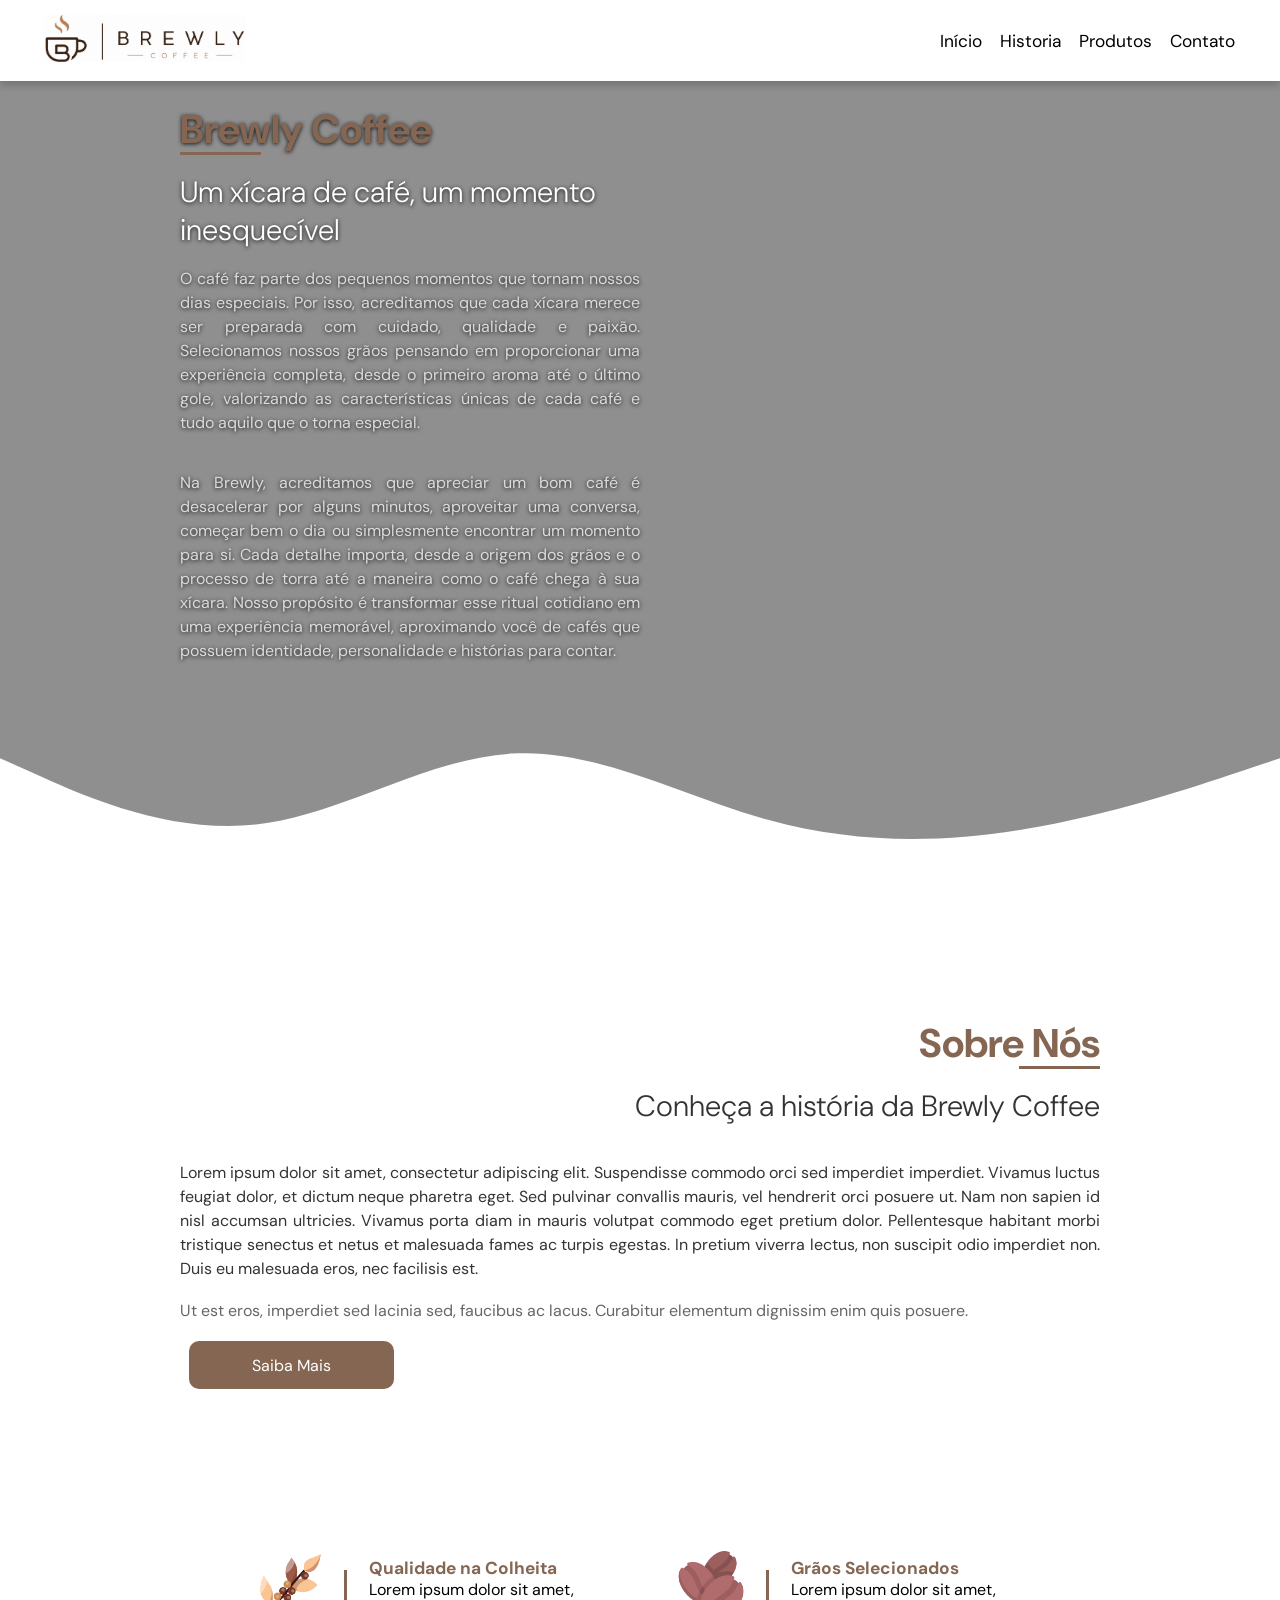
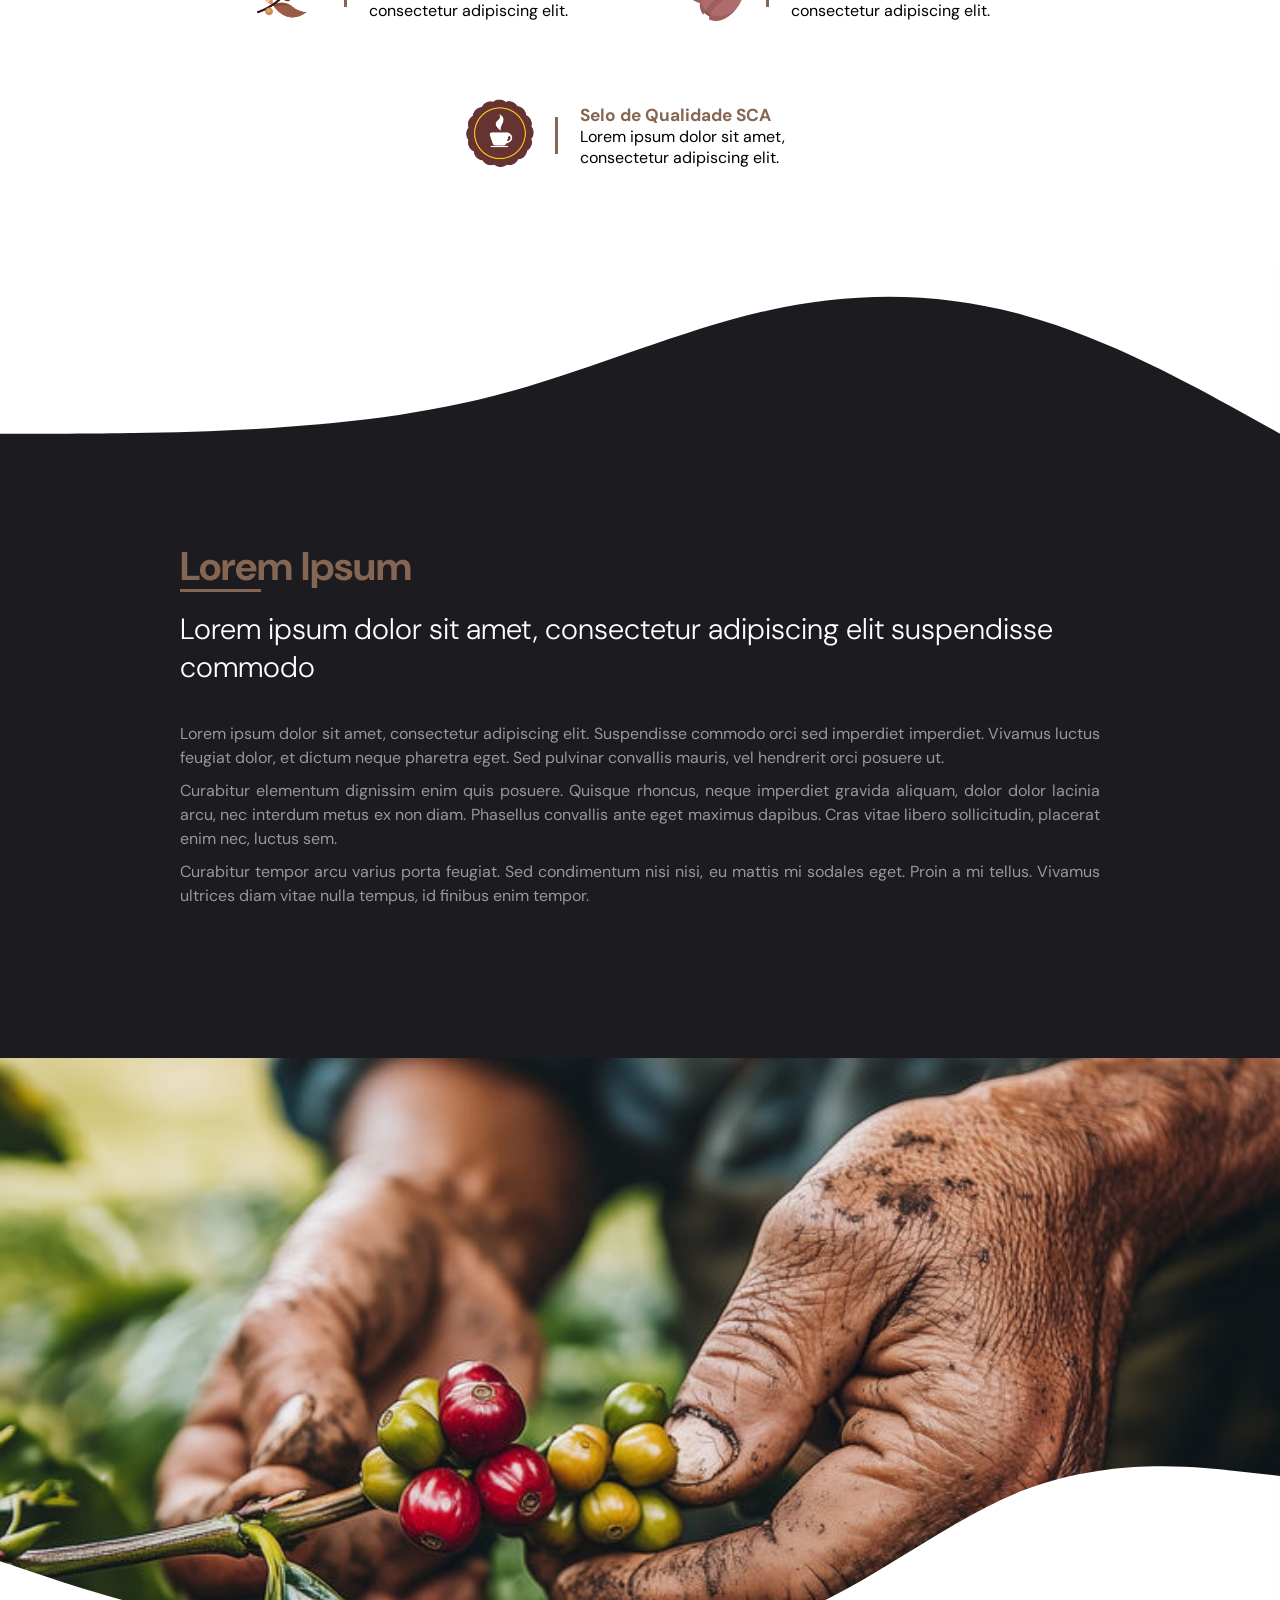
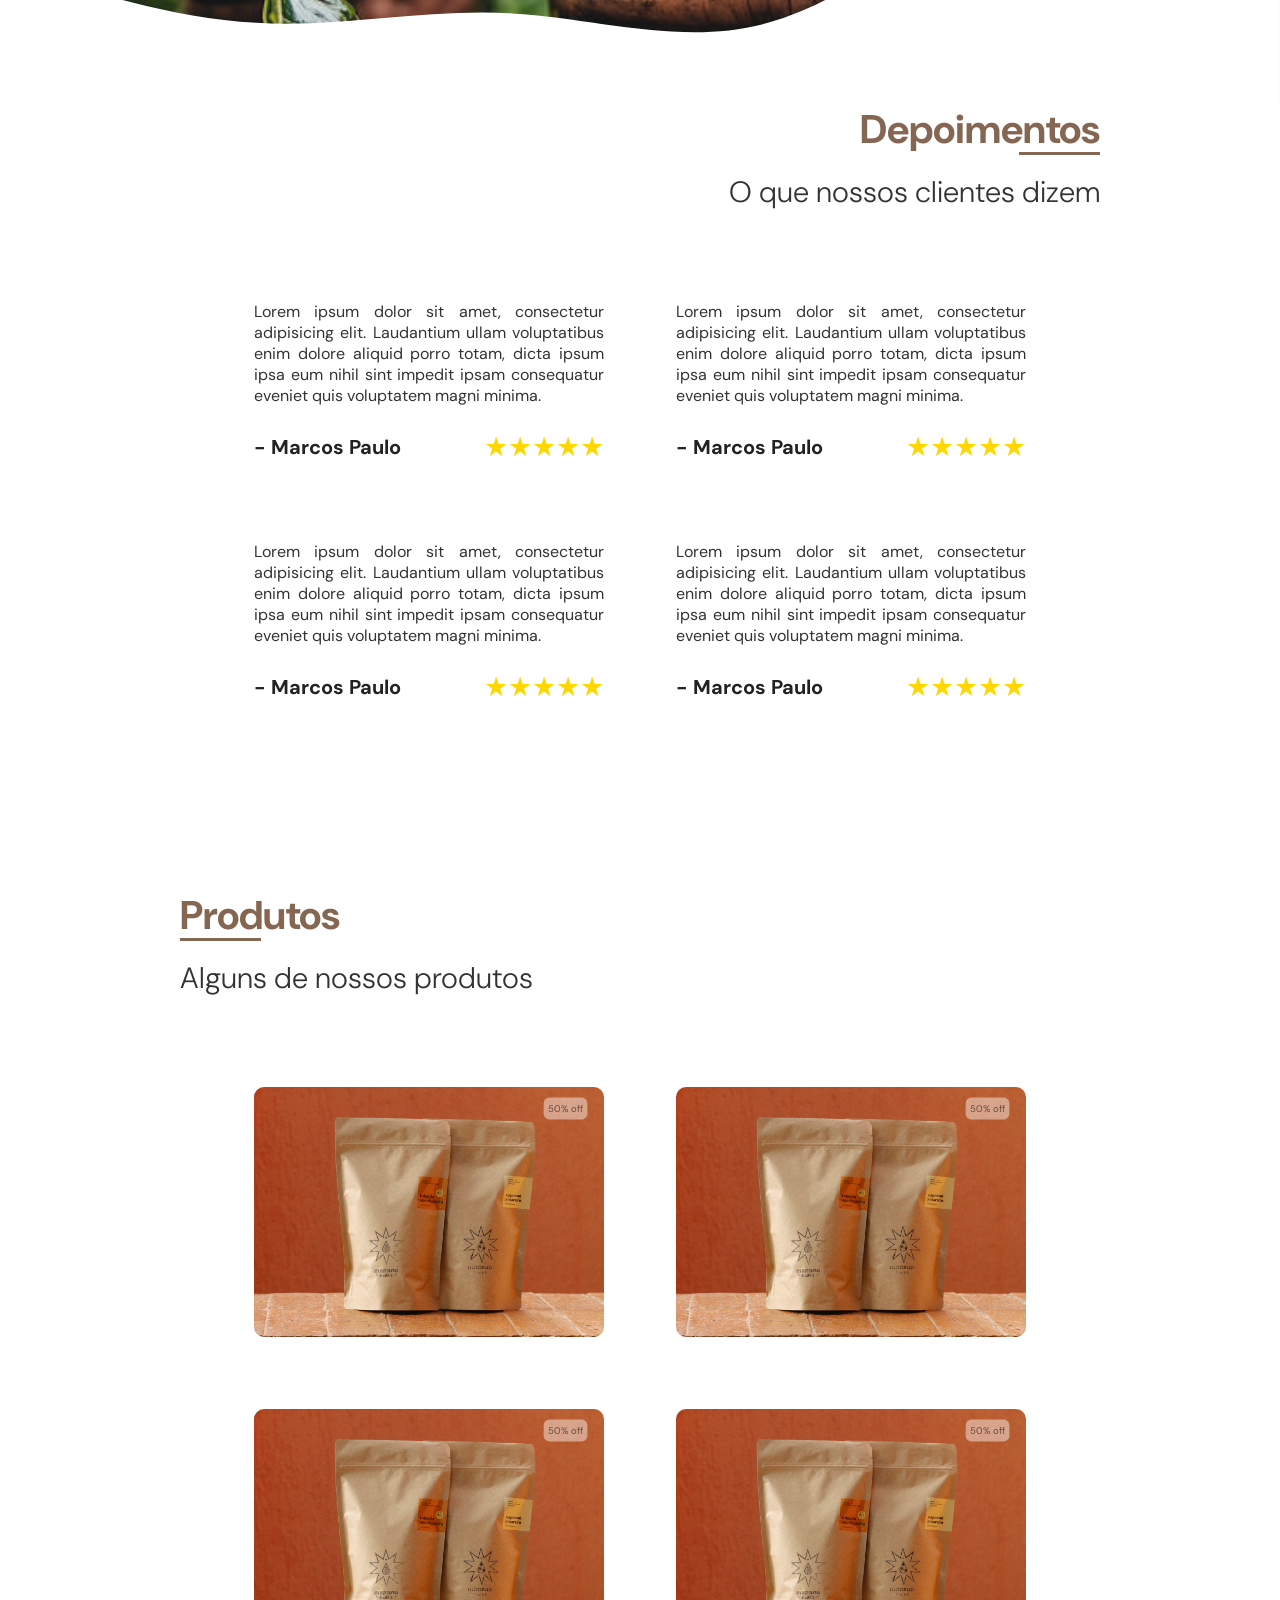
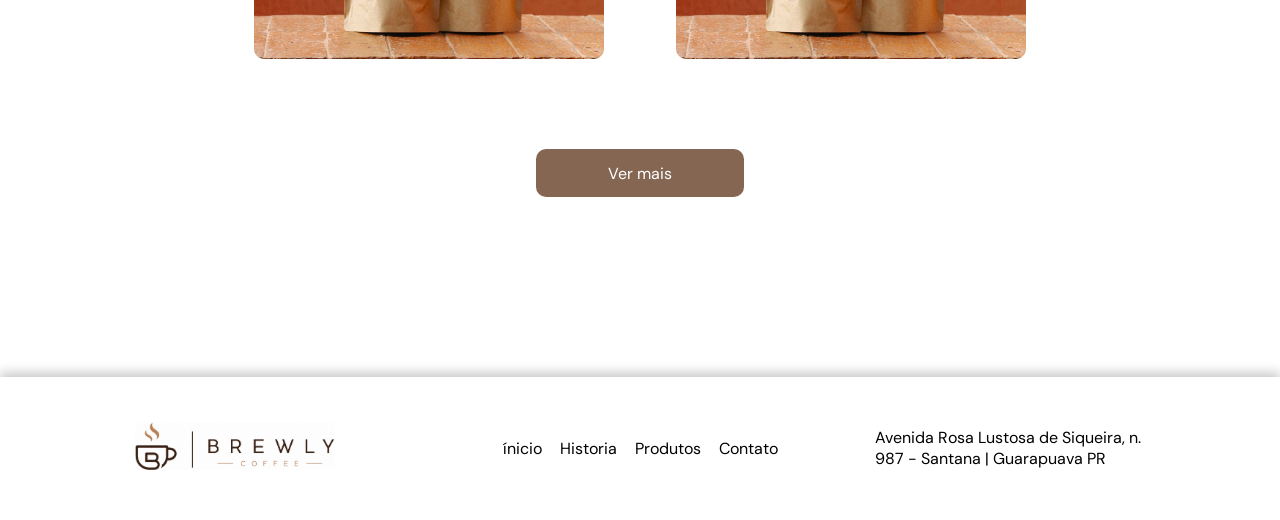
==== commit 8db3953a: "Atualização final home. Melhoria do banner no Hero e do rodapé da página" ====
--- a/index.html
+++ b/index.html
@@ -24,11 +24,13 @@
         </header>
         <main>
             <section class="hero">
-                <div class="content">
-                    <h2>Brewly Coffee</h2>
-                    <h3>Um xícara de café, um momento inesquecível</h3>
-                    <p>O café faz parte dos pequenos momentos que tornam nossos dias especiais. Por isso, acreditamos que cada xícara merece ser preparada com cuidado, qualidade e paixão. Selecionamos nossos grãos pensando em proporcionar uma experiência completa, desde o primeiro aroma até o último gole, valorizando as características únicas de cada café e tudo aquilo que o torna especial.</p>
-                    <p id="p2">Na Brewly, acreditamos que apreciar um bom café é desacelerar por alguns minutos, aproveitar uma conversa, começar bem o dia ou simplesmente encontrar um momento para si. Cada detalhe importa, desde a origem dos grãos e o processo de torra até a maneira como o café chega à sua xícara. Nosso propósito é transformar esse ritual cotidiano em uma experiência memorável, aproximando você de cafés que possuem identidade, personalidade e histórias para contar.</p>
+                <div class="filter">
+                    <div class="content">
+                        <h2>Brewly Coffee</h2>
+                        <h3>Um xícara de café, um momento inesquecível</h3>
+                        <p>O café faz parte dos pequenos momentos que tornam nossos dias especiais. Por isso, acreditamos que cada xícara merece ser preparada com cuidado, qualidade e paixão. Selecionamos nossos grãos pensando em proporcionar uma experiência completa, desde o primeiro aroma até o último gole, valorizando as características únicas de cada café e tudo aquilo que o torna especial.</p>
+                        <p id="p2">Na Brewly, acreditamos que apreciar um bom café é desacelerar por alguns minutos, aproveitar uma conversa, começar bem o dia ou simplesmente encontrar um momento para si. Cada detalhe importa, desde a origem dos grãos e o processo de torra até a maneira como o café chega à sua xícara. Nosso propósito é transformar esse ritual cotidiano em uma experiência memorável, aproximando você de cafés que possuem identidade, personalidade e histórias para contar.</p>
+                    </div>
                 </div>
                 <svg xmlns="http://www.w3.org/2000/svg" viewBox="0 0 1440 320"><path fill="#ffffff" fill-opacity="1" d="M0,160L48,181.3C96,203,192,245,288,234.7C384,224,480,160,576,154.7C672,149,768,203,864,229.3C960,256,1056,256,1152,240C1248,224,1344,192,1392,176L1440,160L1440,320L1392,320C1344,320,1248,320,1152,320C1056,320,960,320,864,320C768,320,672,320,576,320C480,320,384,320,288,320C192,320,96,320,48,320L0,320Z"></path></svg>
             </section>
--- a/Assets/Css/style.css
+++ b/Assets/Css/style.css
@@ -77,51 +77,57 @@
         background-size: cover;
         position: relative;
 
-        .content {
-            width: 50%;
+        .filter {
+            width: 100%;
             height: 100%;
-            display: flex;
-            flex-direction: column;
-            justify-content: center;
-            padding: 0 0 20vh 20vh;
-            color: #fff;
-            text-shadow: 0 1px 4px rgba(0, 0, 0, 0.877);
-
-            h2 {
-                font-size: 30pt;
-                color: #856652;
-                margin-bottom: 2vh;
-                position: relative;
-            }
-
-            h2::after {
-                content: " ";
-                width: 9vh;
-                height: 3px;
-                background-color: #856652;
-                position: absolute;
-                left: 0;
-                bottom: 0;
-            }
-
-            h3 {
-                font-size: 22pt;
+            background-color: #00000070;
+
+            .content {
+                width: 50%;
+                height: 100%;
+                display: flex;
+                flex-direction: column;
+                justify-content: center;
+                padding: 0 0 20vh 20vh;
                 color: #fff;
-                margin-bottom: 2vh;
-                font-weight: 300;
-            }
-
-            p {
-                font-size: 12pt;
-                color: #dbdbdb;
-                line-height: 1.5;
-                text-align: justify;
-                margin-bottom: 2vh;
-            }
-            
-            p {
-                padding-bottom: 2vh;
-                text-align: justify;
+                text-shadow: 0 1px 4px rgba(0, 0, 0, 0.877);
+
+                h2 {
+                    font-size: 30pt;
+                    color: #856652;
+                    margin-bottom: 2vh;
+                    position: relative;
+                }
+
+                h2::after {
+                    content: " ";
+                    width: 9vh;
+                    height: 3px;
+                    background-color: #856652;
+                    position: absolute;
+                    left: 0;
+                    bottom: 0;
+                }
+
+                h3 {
+                    font-size: 22pt;
+                    color: #fff;
+                    margin-bottom: 2vh;
+                    font-weight: 300;
+                }
+
+                p {
+                    font-size: 12pt;
+                    color: #dbdbdb;
+                    line-height: 1.5;
+                    text-align: justify;
+                    margin-bottom: 2vh;
+                }
+                
+                p {
+                    padding-bottom: 2vh;
+                    text-align: justify;
+                }
             }
         }
 
@@ -897,11 +903,6 @@
 @media (max-width: 440px) {
     footer {
         .nav {
-            .logo {
-                display: grid;
-                place-items: center;
-            }
-
             nav {
                 align-items: center;
                 justify-content: center;
@@ -942,4 +943,10 @@
             }
         }
     }
+}
+
+@media (max-width: 400px) {
+    footer {
+        padding: 5vh 1vh 5vh 1vh;
+    }
 }
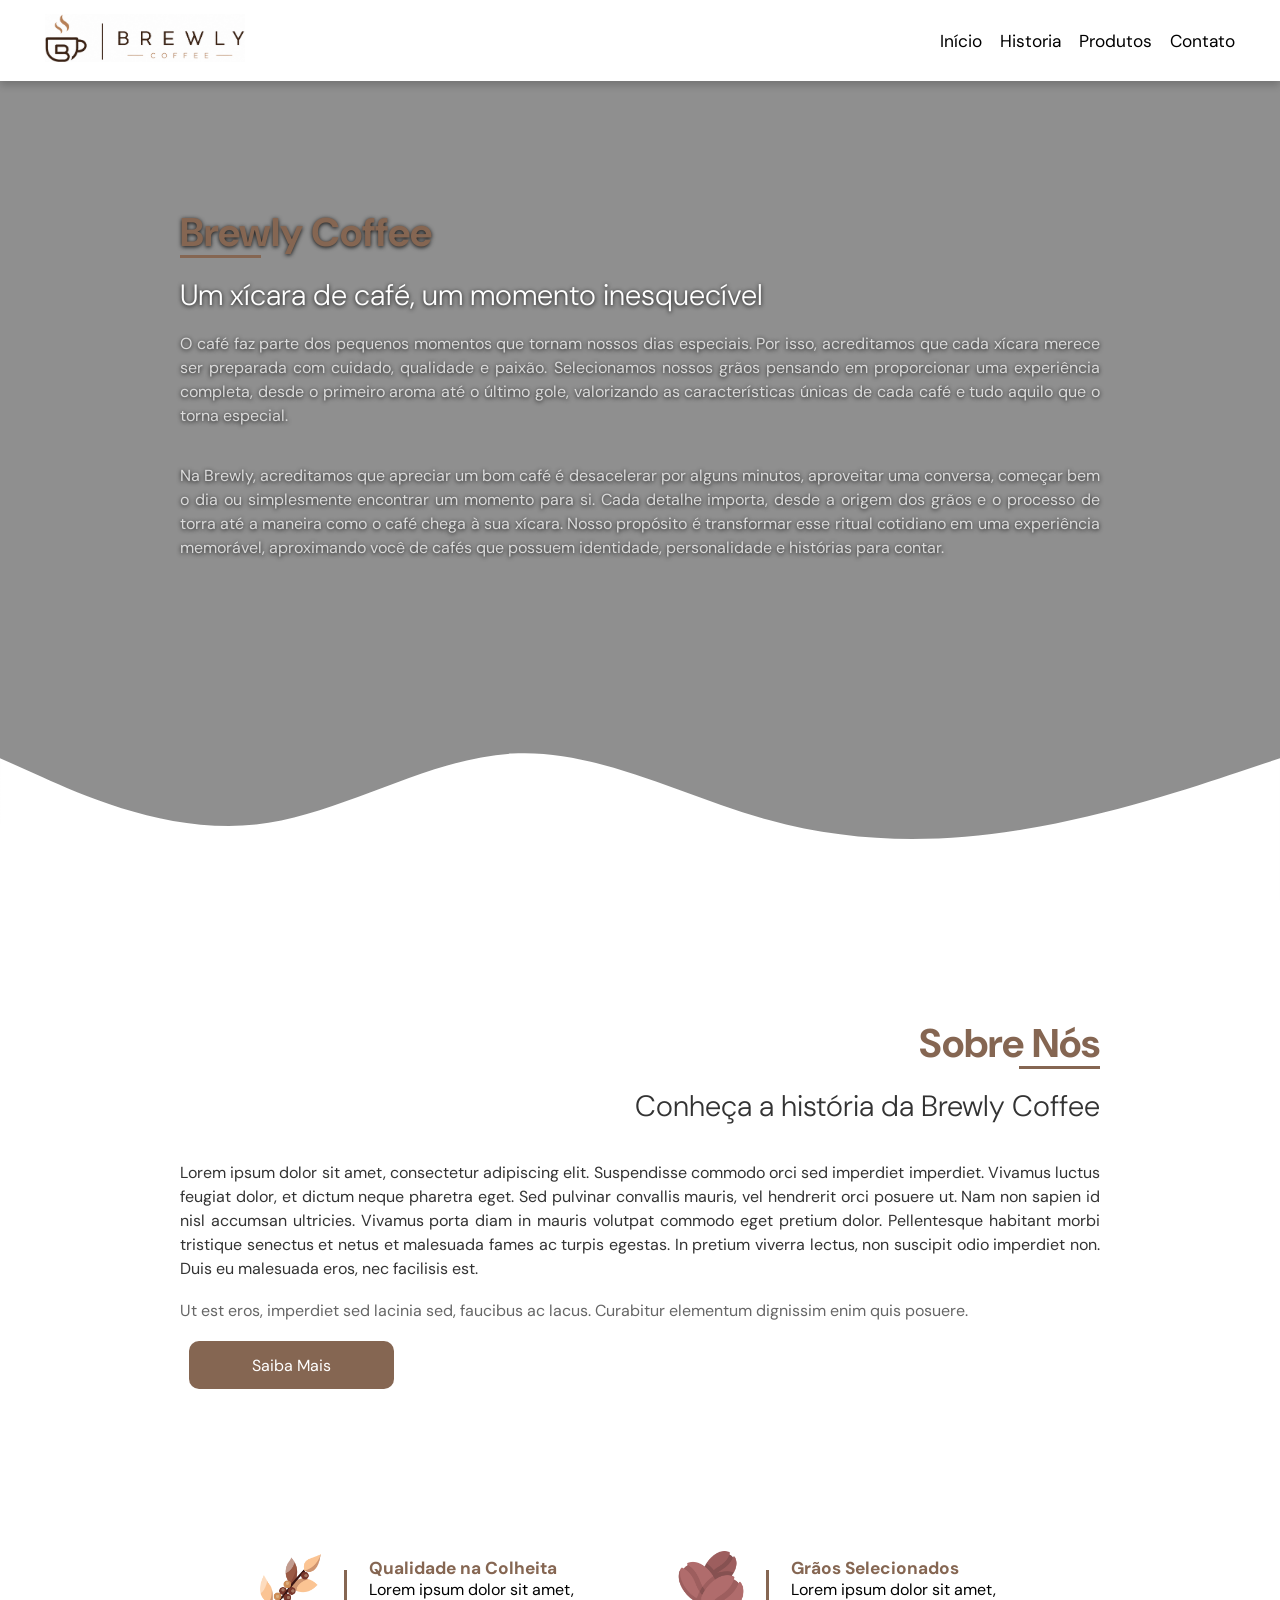
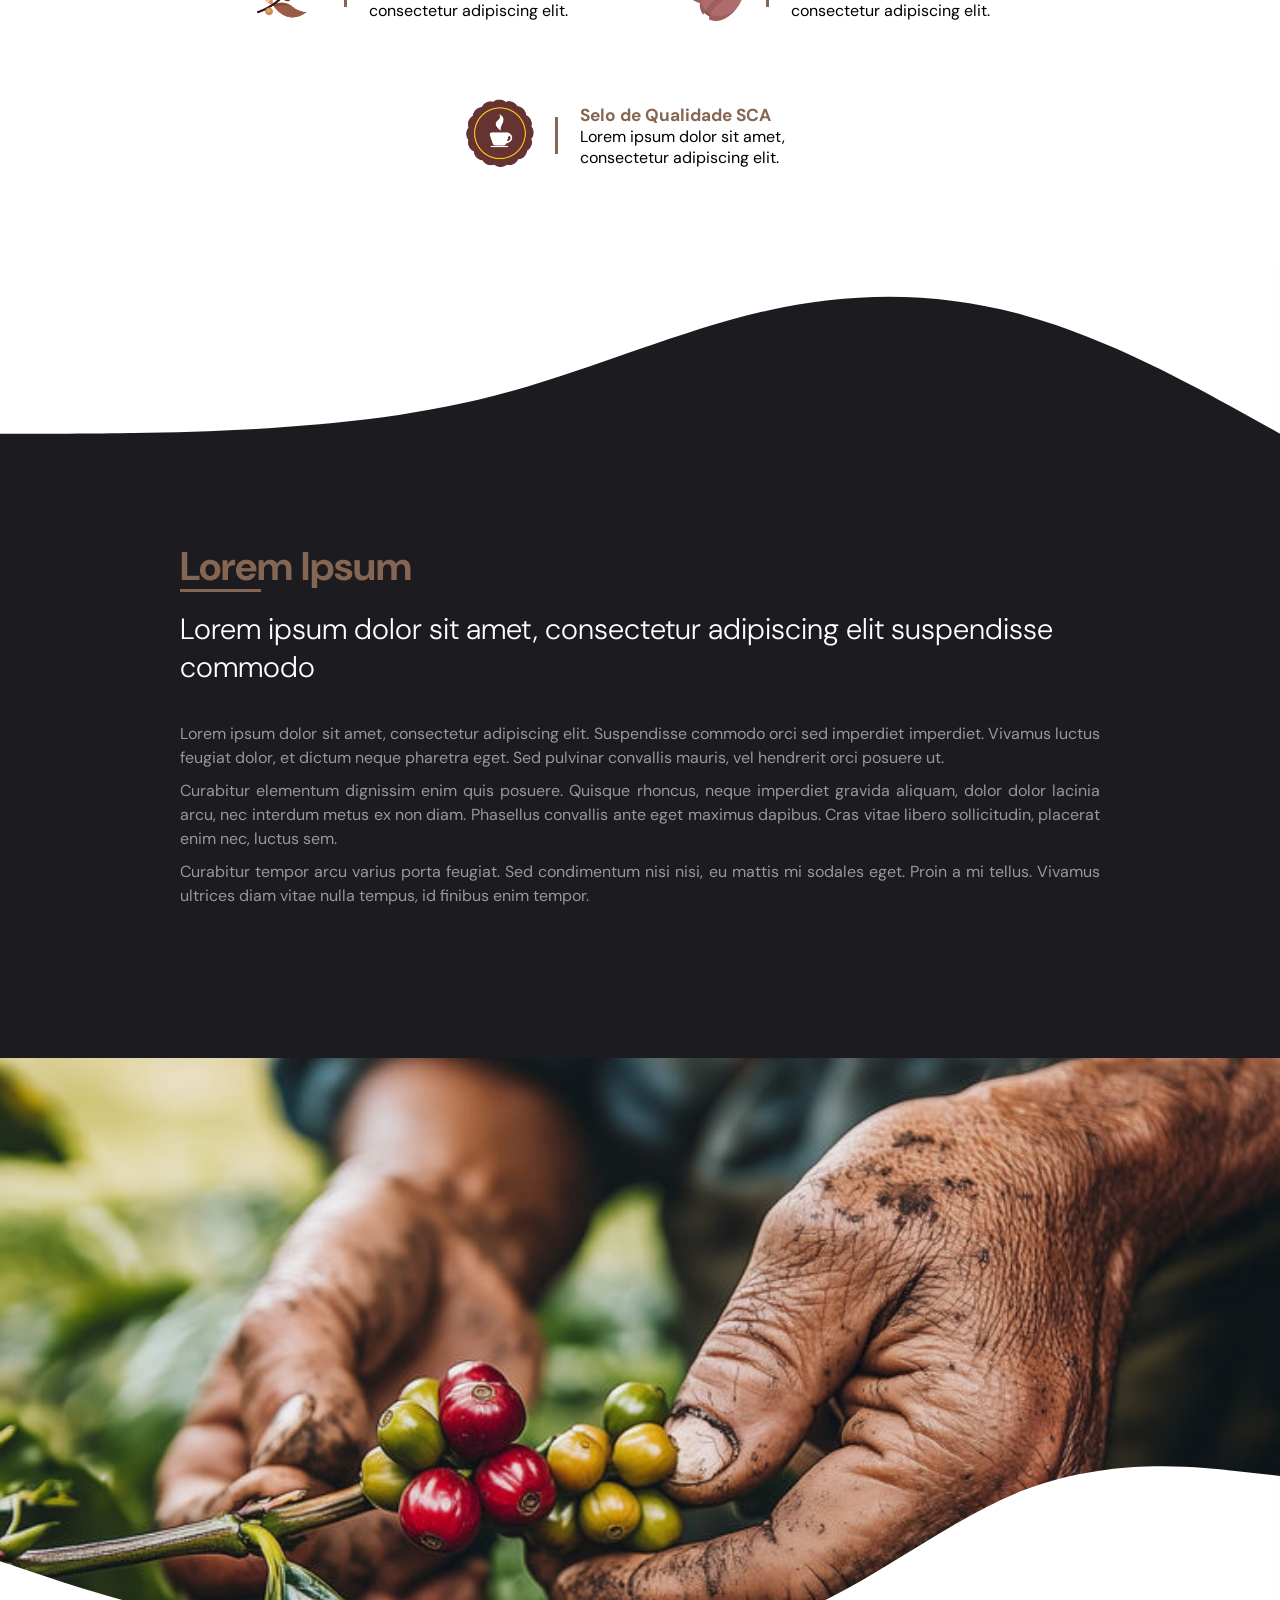
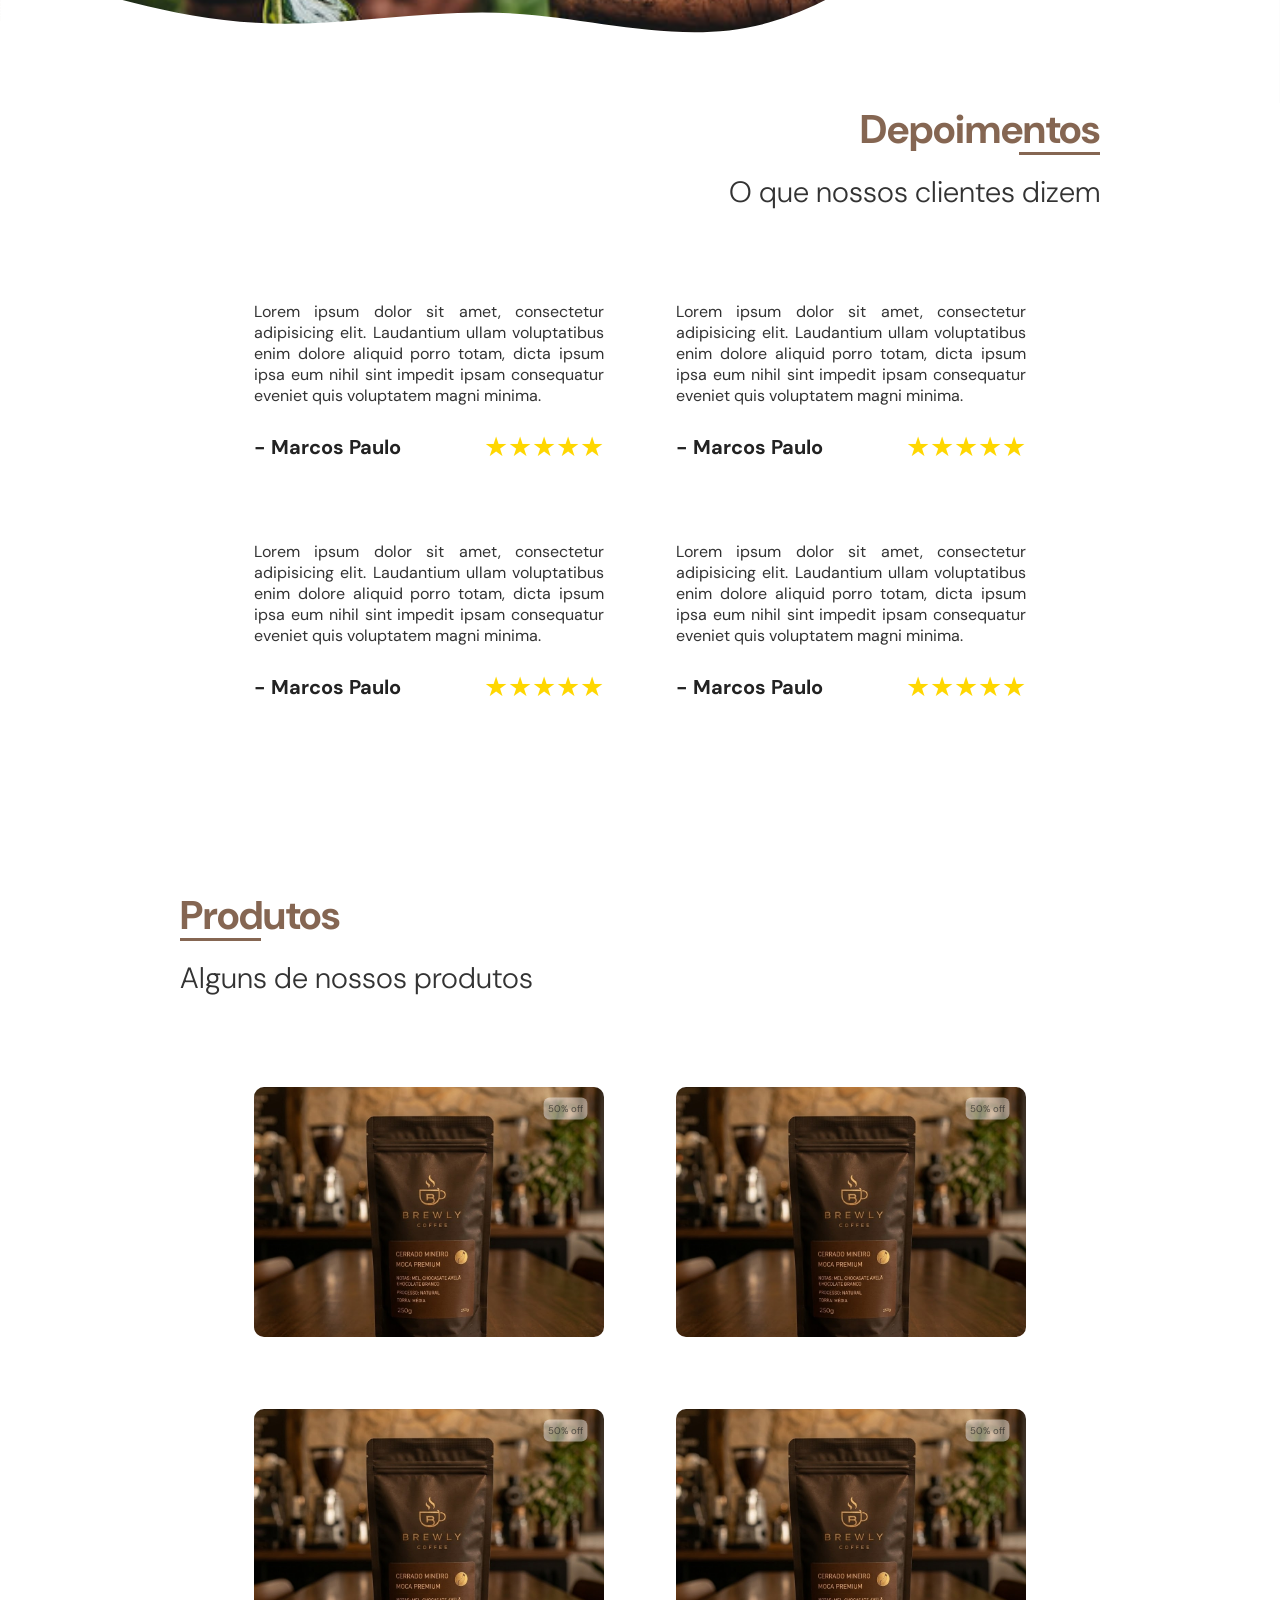
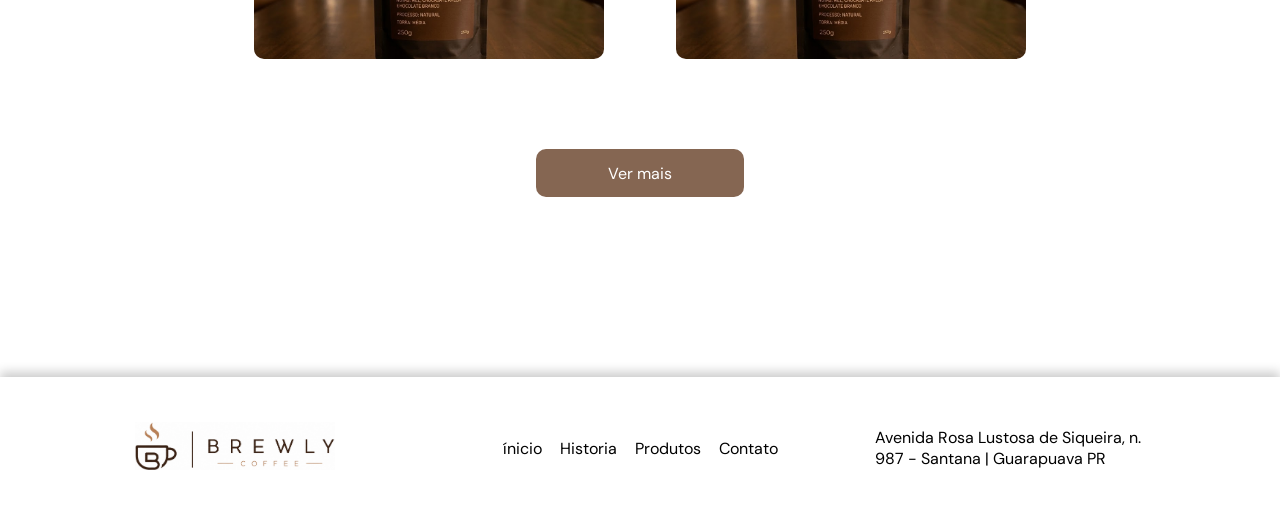
==== commit c57c6edf: "Adição da página de história e responsividade da mesma" ====
--- a/index.html
+++ b/index.html
@@ -36,7 +36,7 @@
             </section>
             <section class="sobre">
                 <div class="img">
-                    <img src="./Assets/Imgs/imagem1.jpg" alt="brewly coffee" width="500px">
+                    <img src="./Assets/Imgs/imagem1.png" alt="brewly coffee" width="500px">
                 </div>
                 <div class="content">
                     <h2>Sobre Nós</h2>
--- a/Assets/Css/style.css
+++ b/Assets/Css/style.css
@@ -71,7 +71,6 @@
     .hero {
         width: 100%;
         height: 100vh;
-        padding-top: 9vh;
         background: url(../Imgs/banner-hero.gif) fixed center;
         background-repeat: no-repeat;
         background-size: cover;
@@ -83,6 +82,7 @@
             background-color: #00000070;
 
             .content {
+                padding-top: 9vh !important;
                 width: 50%;
                 height: 100%;
                 display: flex;
@@ -529,7 +529,7 @@
                 content: "";
                 position: absolute;
                 inset: 0;
-                background: url(../Imgs/banner-produto.webp) center;
+                background: url(../Imgs/produtos/produto.jpeg) center;
                 background-repeat: no-repeat;
                 background-size: cover;
                 z-index: 1;
@@ -570,6 +570,234 @@
             }
         }
     }
+
+    .contato {
+        width: 100%;
+        height: auto;
+        padding: 20vh 0 0 0;
+        display: flex;
+        flex-direction: column;
+
+        .localizacao, .formulario {
+            width: 100%;
+            height: auto;
+            display: flex;
+            align-items: center;
+        }
+
+        .localizacao {
+            justify-content: right;
+            position: relative;
+
+            svg {
+                position: absolute;
+                top: 0;
+            }
+
+            iframe {
+                width: 100%;
+                height: 70vh;
+            }
+        }
+
+        .formulario {
+            z-index: 999;
+            display: grid;
+            place-items: center;
+
+            form {
+                box-shadow: 1px 1px 15px #00000060;
+                border-radius: 10px;
+                padding: 5vh 5vh 1vh 5vh;
+                width:auto;
+                height: auto;
+                display: flex;
+                flex-direction: column;
+                width: 500px;
+
+                .text {
+                    width: 100%;
+                    height: auto;
+                    padding-bottom: 6vh;
+                    display: flex;
+                    flex-direction: column;
+
+                    h2 {
+                        font-size: 25pt;
+                        color: #856652;
+                        margin-bottom: 2vh;
+                        position: relative;
+                        text-align: right;
+                    }
+
+                    h2::after {
+                        content: " ";
+                        width: 9vh;
+                        height: 3px;
+                        background-color: #856652;
+                        position: absolute;
+                        right: 0;
+                        bottom: 0;
+                    }
+
+                    h3 {
+                        font-size: 15pt;
+                        font-weight: 300;
+                        color: #333;
+                        text-align: right;
+                    }
+                }
+
+                label {
+                    color: #333;
+                    margin-bottom: 0.5vh;
+                }
+
+                input {
+                    padding: 1vh;
+                    border: none;
+                    outline: none;
+                    margin-bottom: 1vh;
+                    font-size: 12pt;
+                }
+
+                textarea {
+                    resize: vertical;
+                    border: none;
+                    outline: none;
+                    padding: 1vh;
+                    font-size: 12pt;
+                }
+
+                #input, #textarea {
+                    width: 100%;
+                    height: auto;
+                    display: flex;
+                    flex-direction: column;
+                    padding: 0 1vh 0 1vh;
+                    position: relative;
+                    margin-bottom: 2.5vh;
+                }
+
+                #input::after {
+                    content: " ";
+                    width: 0;
+                    height: 1px;
+                    background-color: #856652;
+                    position: absolute;
+                    bottom: 0;
+                    left: 0;
+                    transition: .3s ease-in-out;
+                }
+
+                #input:hover::after {
+                    width: 100%;
+                }
+
+                #input:focus-within::after {
+                    width: 100%;
+                }
+
+                button {
+                    padding: 1.5vh 1vh;
+                    border-radius: 10px;
+                    border: none;
+                    color: #fff;
+                    font-size: 12pt;
+                    background-color: #856652;
+                    cursor: pointer;
+                    transition: .3s linear;
+                }
+
+                button:hover {
+                    opacity: 0.8;
+                }
+
+                .social {
+                    margin-top: 2vh;
+                    width: 100%;
+                    padding: 2vh 0 0 0;
+                    display: flex;
+                    gap: 0.5vh;
+                    align-items: left;
+                    justify-content: center;
+                }
+            }
+        }
+    }
+
+    .historia {
+        width: 100%;
+        height: auto;
+        padding-top: 15vh;
+
+        .text {
+            padding-right: 20vh;
+
+            h2 {
+                font-size: 30pt;
+                color: #856652;
+                margin-bottom: 2vh;
+                position: relative;
+                text-align: right;
+            }
+
+            h2::after {
+                content: " ";
+                width: 9vh;
+                height: 3px;
+                background-color: #856652;
+                position: absolute;
+                right: 0;
+                bottom: 0;
+            }
+
+            h3 {
+                font-size: 22pt;
+                font-weight: 300;
+                color: #333;
+                text-align: right;
+            }
+        }
+
+        .texto {
+            width: 100%;
+            padding: 10vh 20vh;
+            display: flex;
+            gap: 5vh;
+
+            p {
+                text-align: justify;
+                column-count: 2;
+                column-gap: 5vh;
+                font-size: 13pt;
+                line-height: 25px;
+            }
+        }
+
+        .banner-history {
+            width: 100%;
+            height: 110vh;
+            background: url(../Imgs/historia/imagem2.png) center;
+            background-repeat: no-repeat;
+            background-size: cover;
+            position: relative;
+
+            svg {
+                position: absolute;
+            }
+
+            #svg1 {
+                top: 0;
+                left: 0;
+            }
+
+            #svg2 {
+                bottom: 0;
+                left: 0;
+            }
+        }
+    }
 }
 
 footer {
@@ -647,10 +875,12 @@
 
 @media (max-width: 1500px) {
     main {
-        .hero {
-            .content {
-                width: 100%;
-                padding: 0 20vh 20vh 20vh;
+        .hero { 
+            .filter {
+                .content {
+                    width: 100%;
+                    padding: 0 20vh 20vh 20vh;
+                }
             }
         }
 
@@ -690,6 +920,18 @@
     }
 }
 
+@media (max-width: 1120px) {
+    .historia {
+        .texto {
+            padding: 10vh 10vh !important;
+
+            p {
+                font-size: 11pt !important;
+            }
+        }
+    }
+}
+
 @media (max-width: 1150px) {
     footer {
         .nav {
@@ -717,8 +959,10 @@
 @media (max-width: 950px) {
     main {
         .hero {
-            .content {
-                padding: 0 10vh 10vh 10vh;
+            .filter {
+                .content {
+                    padding: 0 10vh 10vh 10vh;
+                }
             }
         }
 
@@ -752,6 +996,24 @@
             }
         }
     }
+
+    main {
+        .historia {
+            .text {
+                padding-right: 10vh;
+            }
+
+            .texto {
+                p {
+                    column-count: 1;
+                }
+            }
+
+            .banner-history {
+                height: 70vh;
+            }
+        }
+    }
 }
 
 @media (max-width: 780px) {
@@ -776,6 +1038,18 @@
                 padding: 2vh 10vh 2vh 10vh;
             }
         }
+
+        .historia {
+            .text {
+                h2 {
+                    font-size: 23pt;
+                }
+
+                h3 {
+                    font-size: 18pt;
+                }
+            }
+        }
     }
 }
 
@@ -810,6 +1084,12 @@
             }
         }
     }
+
+    main {
+        .historia {
+            padding-top: 20vh;
+        }
+    }
 }
 
 @media (max-width: 600px) {
@@ -818,6 +1098,18 @@
             padding: 0 5vh 0 5vh;
        } 
     }
+
+    main {
+        .historia {
+            .text {
+                padding-right: 5vh;
+            }
+
+            .texto {
+                padding: 5vh !important;
+            }
+        }
+    }
 }
 
 @media (max-width: 540px) {
@@ -842,6 +1134,34 @@
     }
 }
 
+@media (max-width: 520px) {
+    .contato {
+        .formulario {
+            padding: 1vh;
+
+            form {
+                width: 100% !important;
+
+                .text {
+                    h2 {
+                        font-size: 20pt !important;
+                    }
+
+                    h3 {
+                        font-size: 12pt !important;
+                    }
+                }
+            }
+        }
+
+        .localizacao {
+            iframe {
+                height: 50vh !important;
+            }
+        }
+    }
+}
+
 @media (max-width: 480px) {
     main {
         .cards {
@@ -855,11 +1175,13 @@
         .hero {
             height: 100vh;
 
-            .content {
-                padding: 0 5vh 10vh 5vh;
-
-                #p2 {
-                    display: none;
+            .filter {
+                .content {
+                    padding: 0 5vh 10vh 5vh;
+
+                    #p2 {
+                        display: none;
+                    }
                 }
             }
         }
@@ -949,4 +1271,18 @@
     footer {
         padding: 5vh 1vh 5vh 1vh;
     }
-}+}
+
+@media (max-width: 360px) {
+    main {
+        .contato {
+            .formulario {
+                form {
+                    padding: 3vh;
+                }
+            }
+        }
+    }
+}
+
+/* Página de contatdo */
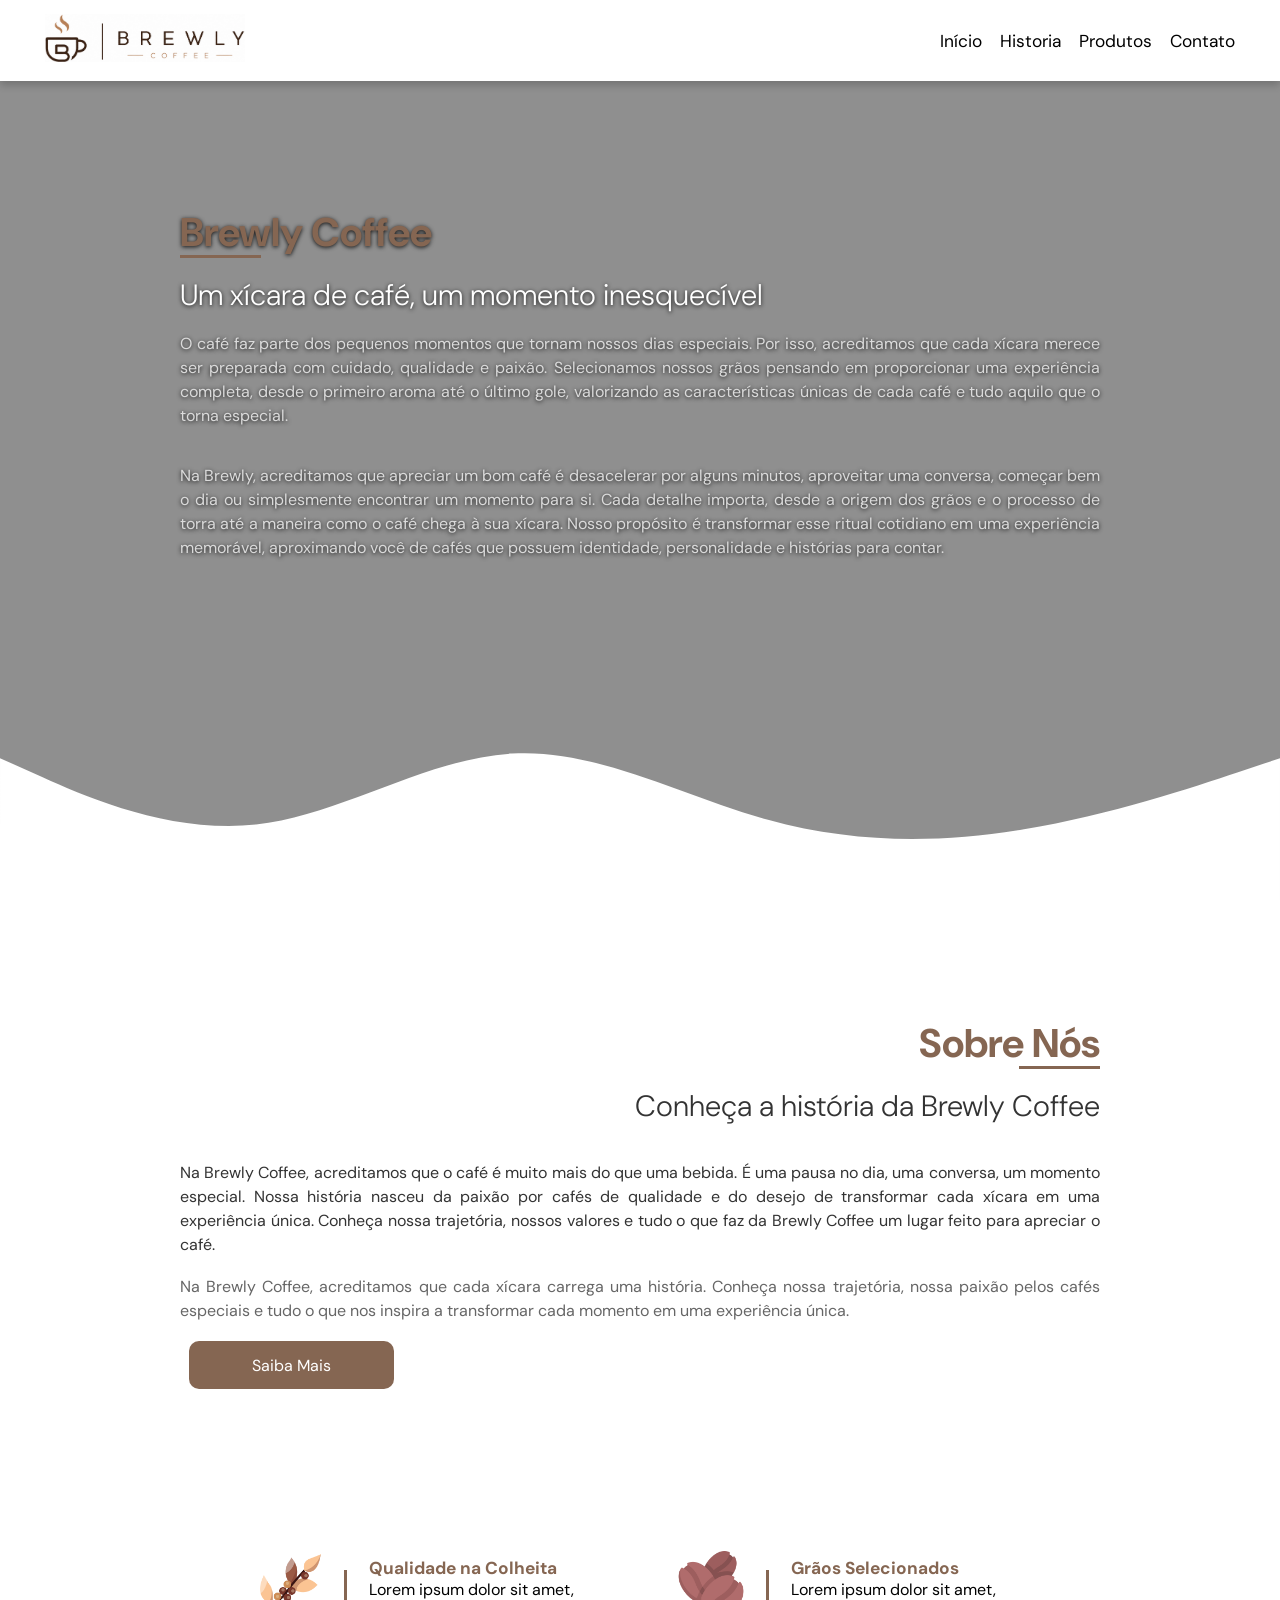
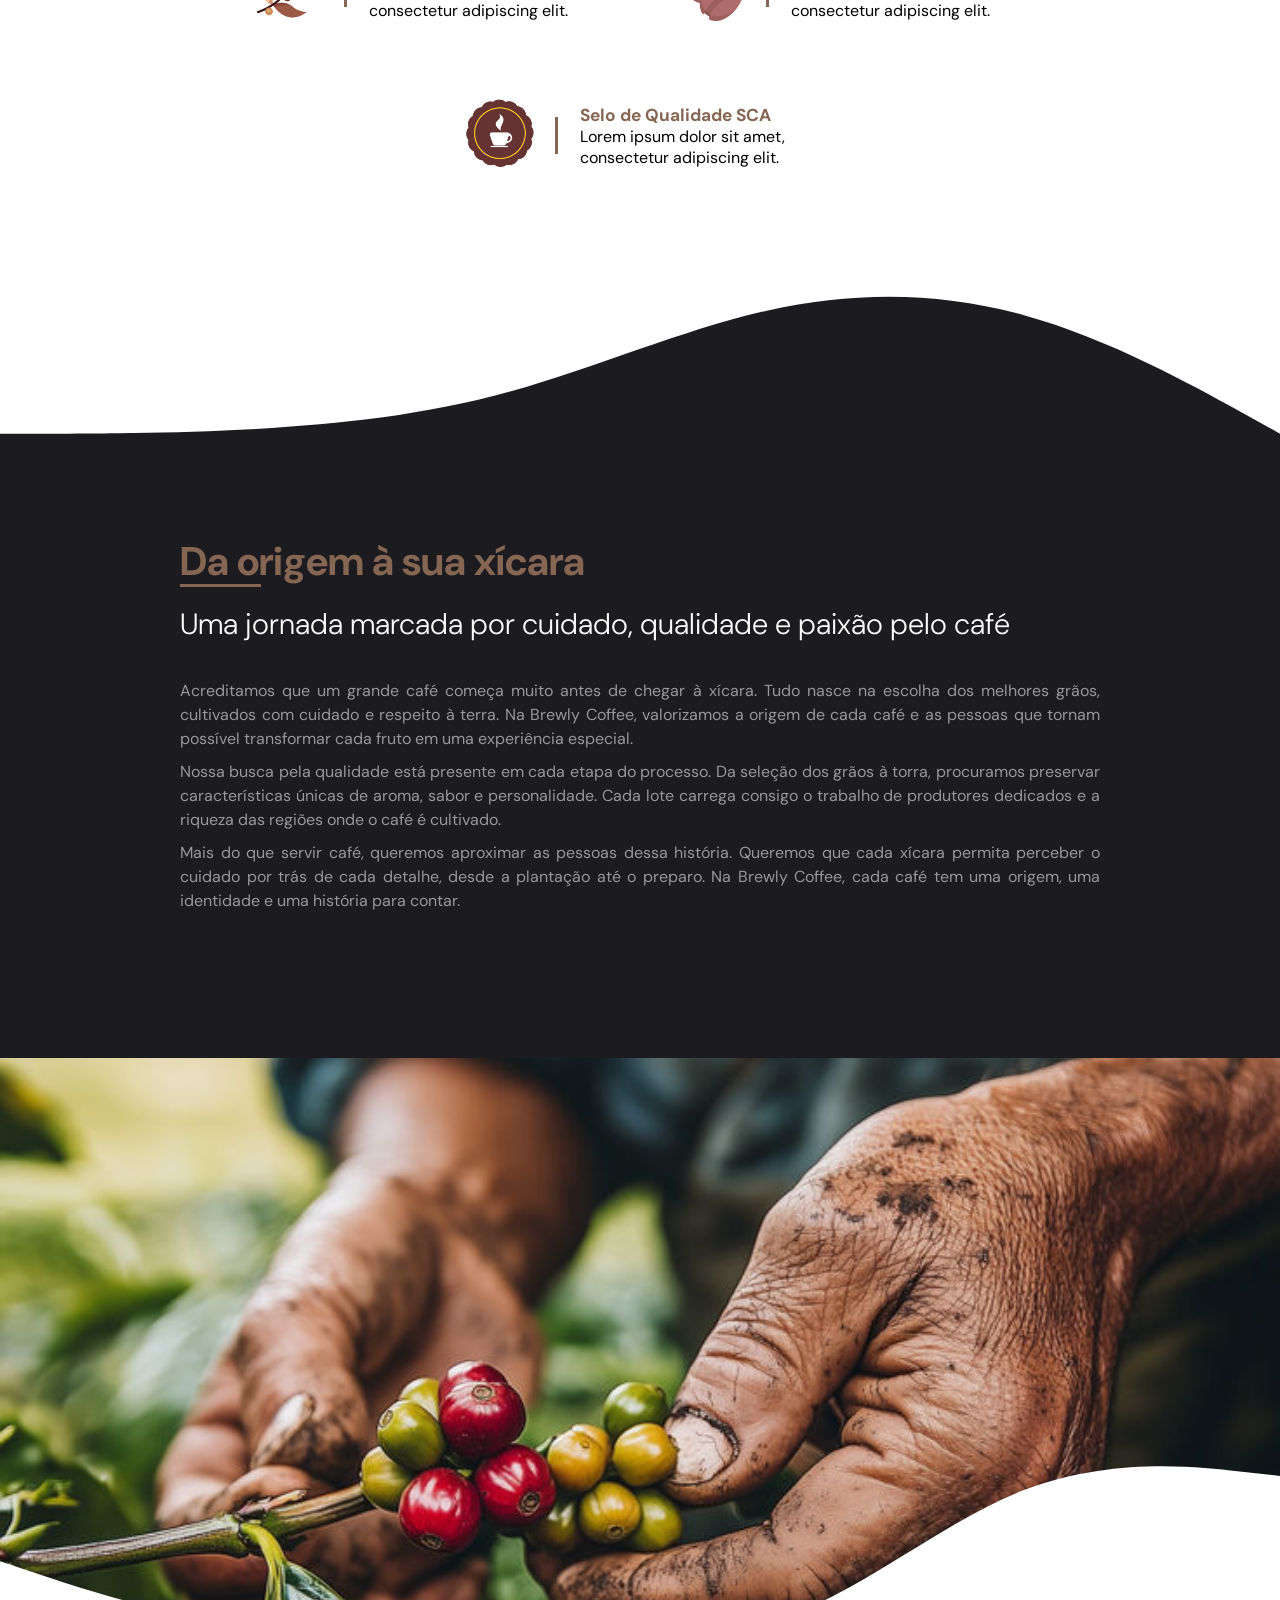
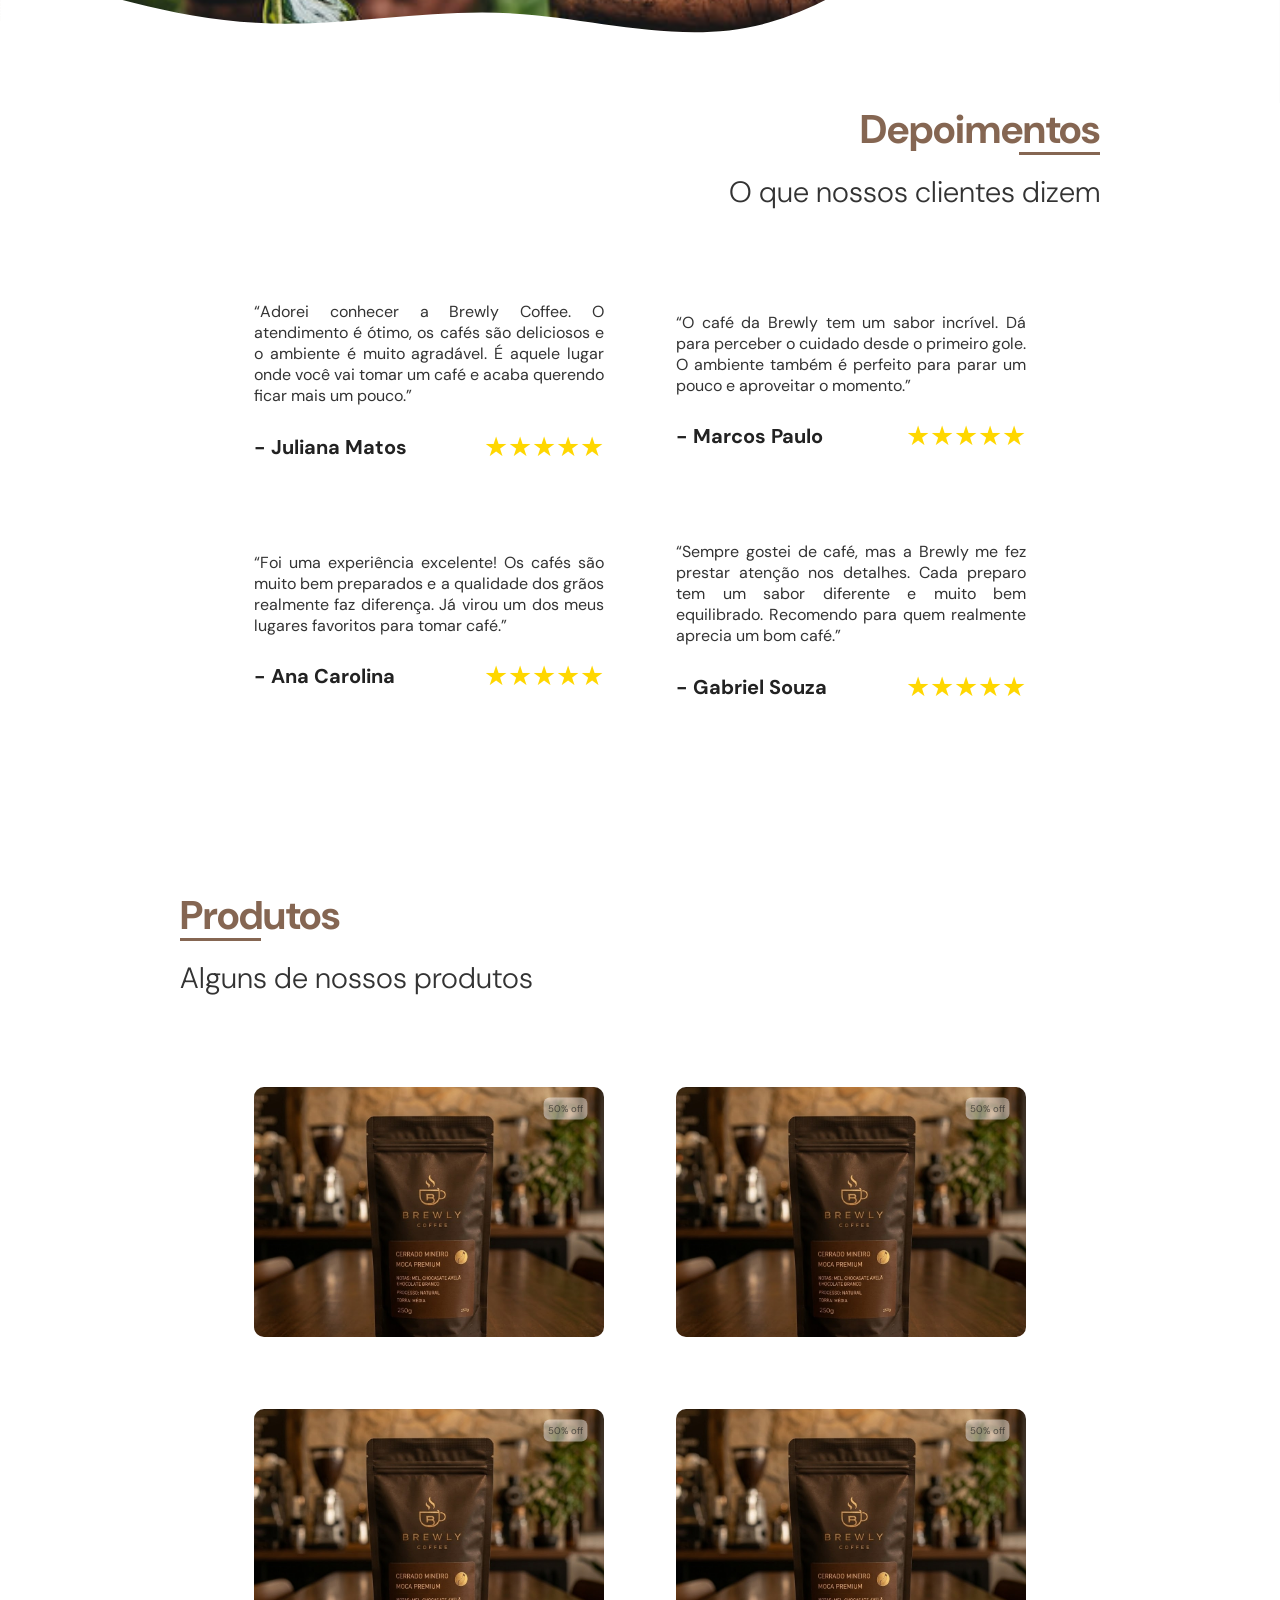
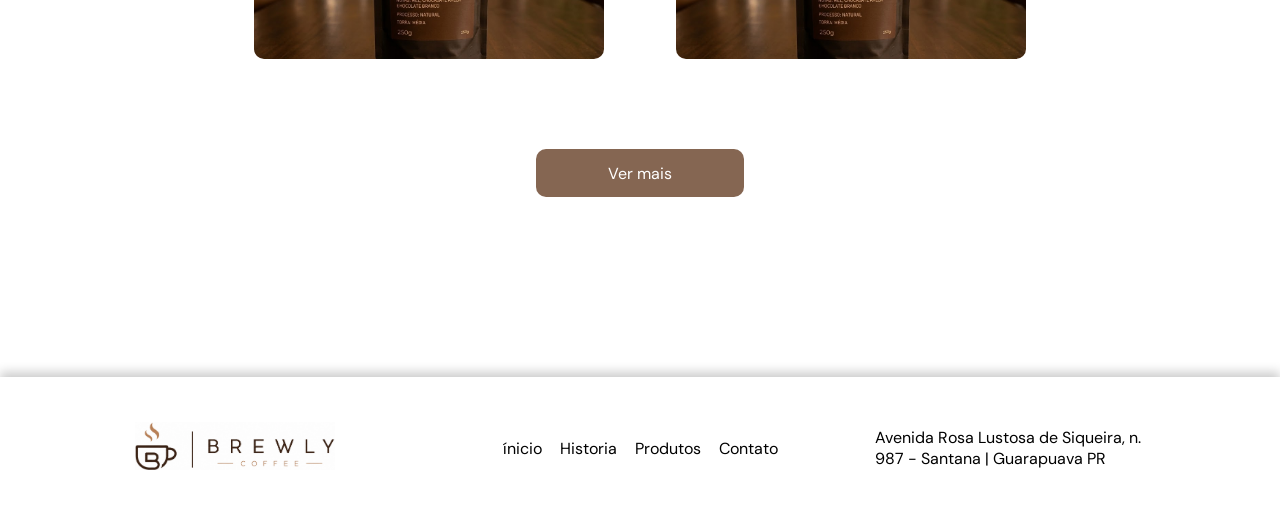
==== commit ad0eb896: "agr foi de verdade, antes tinha faltado inserir os conteúdos" ====
--- a/index.html
+++ b/index.html
@@ -41,8 +41,8 @@
                 <div class="content">
                     <h2>Sobre Nós</h2>
                     <h3>Conheça a história da Brewly Coffee</h3>
-                    <p>Lorem ipsum dolor sit amet, consectetur adipiscing elit. Suspendisse commodo orci sed imperdiet imperdiet. Vivamus luctus feugiat dolor, et dictum neque pharetra eget. Sed pulvinar convallis mauris, vel hendrerit orci posuere ut. Nam non sapien id nisl accumsan ultricies. Vivamus porta diam in mauris volutpat commodo eget pretium dolor. Pellentesque habitant morbi tristique senectus et netus et malesuada fames ac turpis egestas. In pretium viverra lectus, non suscipit odio imperdiet non. Duis eu malesuada eros, nec facilisis est.</p>
-                    <p id="text2">Ut est eros, imperdiet sed lacinia sed, faucibus ac lacus. Curabitur elementum dignissim enim quis posuere.</p>
+                    <p>Na Brewly Coffee, acreditamos que o café é muito mais do que uma bebida. É uma pausa no dia, uma conversa, um momento especial. Nossa história nasceu da paixão por cafés de qualidade e do desejo de transformar cada xícara em uma experiência única. Conheça nossa trajetória, nossos valores e tudo o que faz da Brewly Coffee um lugar feito para apreciar o café.</p>
+                    <p id="text2">Na Brewly Coffee, acreditamos que cada xícara carrega uma história. Conheça nossa trajetória, nossa paixão pelos cafés especiais e tudo o que nos inspira a transformar cada momento em uma experiência única.</p>
                     <div>
                         <a href="/Historia/">
                             <button>
@@ -84,11 +84,11 @@
             <section class="campos">
                 <svg id="svgtop" xmlns="http://www.w3.org/2000/svg" viewBox="0 0 1440 320"><path fill="#ffffff" fill-opacity="1" d="M0,192L48,192C96,192,192,192,288,186.7C384,181,480,171,576,144C672,117,768,75,864,53.3C960,32,1056,32,1152,58.7C1248,85,1344,139,1392,165.3L1440,192L1440,0L1392,0C1344,0,1248,0,1152,0C1056,0,960,0,864,0C768,0,672,0,576,0C480,0,384,0,288,0C192,0,96,0,48,0L0,0Z"></path></svg>
                 <div class="content">
-                    <h2>Lorem Ipsum</h2>
-                    <h3>Lorem ipsum dolor sit amet, consectetur adipiscing elit suspendisse commodo</h3>
-                    <p>Lorem ipsum dolor sit amet, consectetur adipiscing elit. Suspendisse commodo orci sed imperdiet imperdiet. Vivamus luctus feugiat dolor, et dictum neque pharetra eget. Sed pulvinar convallis mauris, vel hendrerit orci posuere ut.</p>
-                    <p>Curabitur elementum dignissim enim quis posuere. Quisque rhoncus, neque imperdiet gravida aliquam, dolor dolor lacinia arcu, nec interdum metus ex non diam. Phasellus convallis ante eget maximus dapibus. Cras vitae libero sollicitudin, placerat enim nec, luctus sem.</p>
-                    <p>Curabitur tempor arcu varius porta feugiat. Sed condimentum nisi nisi, eu mattis mi sodales eget. Proin a mi tellus. Vivamus ultrices diam vitae nulla tempus, id finibus enim tempor.</p>
+                    <h2>Da origem à sua xícara</h2>
+                    <h3>Uma jornada marcada por cuidado, qualidade e paixão pelo café</h3>
+                    <p>Acreditamos que um grande café começa muito antes de chegar à xícara. Tudo nasce na escolha dos melhores grãos, cultivados com cuidado e respeito à terra. Na Brewly Coffee, valorizamos a origem de cada café e as pessoas que tornam possível transformar cada fruto em uma experiência especial.</p>
+                    <p>Nossa busca pela qualidade está presente em cada etapa do processo. Da seleção dos grãos à torra, procuramos preservar características únicas de aroma, sabor e personalidade. Cada lote carrega consigo o trabalho de produtores dedicados e a riqueza das regiões onde o café é cultivado.</p>
+                    <p>Mais do que servir café, queremos aproximar as pessoas dessa história. Queremos que cada xícara permita perceber o cuidado por trás de cada detalhe, desde a plantação até o preparo. Na Brewly Coffee, cada café tem uma origem, uma identidade e uma história para contar.</p>
                 </div>
                 <div class="image">
                 </div>
@@ -101,30 +101,30 @@
                 </div>
                 <div class="cards">
                     <div class="card">
-                        <p>Lorem ipsum dolor sit amet, consectetur adipisicing elit. Laudantium ullam voluptatibus enim dolore aliquid porro totam, dicta ipsum ipsa eum nihil sint impedit ipsam consequatur eveniet quis voluptatem magni minima.</p>
+                        <p>“Adorei conhecer a Brewly Coffee. O atendimento é ótimo, os cafés são deliciosos e o ambiente é muito agradável. É aquele lugar onde você vai tomar um café e acaba querendo ficar mais um pouco.”</p>
+                        <div>
+                            <span id="nome">- Juliana Matos</span>
+                            <span id="estrela">★★★★★</span>
+                        </div>
+                    </div>
+                    <div class="card">
+                        <p>“O café da Brewly tem um sabor incrível. Dá para perceber o cuidado desde o primeiro gole. O ambiente também é perfeito para parar um pouco e aproveitar o momento.”</p>
                         <div>
                             <span id="nome">- Marcos Paulo</span>
                             <span id="estrela">★★★★★</span>
                         </div>
                     </div>
                     <div class="card">
-                        <p>Lorem ipsum dolor sit amet, consectetur adipisicing elit. Laudantium ullam voluptatibus enim dolore aliquid porro totam, dicta ipsum ipsa eum nihil sint impedit ipsam consequatur eveniet quis voluptatem magni minima.</p>
-                        <div>
-                            <span id="nome">- Marcos Paulo</span>
-                            <span id="estrela">★★★★★</span>
-                        </div>
-                    </div>
-                    <div class="card">
-                        <p>Lorem ipsum dolor sit amet, consectetur adipisicing elit. Laudantium ullam voluptatibus enim dolore aliquid porro totam, dicta ipsum ipsa eum nihil sint impedit ipsam consequatur eveniet quis voluptatem magni minima.</p>
-                        <div>
-                            <span id="nome">- Marcos Paulo</span>
-                            <span id="estrela">★★★★★</span>
-                        </div>
-                    </div>
-                    <div class="card">
-                        <p>Lorem ipsum dolor sit amet, consectetur adipisicing elit. Laudantium ullam voluptatibus enim dolore aliquid porro totam, dicta ipsum ipsa eum nihil sint impedit ipsam consequatur eveniet quis voluptatem magni minima.</p>
-                        <div>
-                            <span id="nome">- Marcos Paulo</span>
+                        <p>“Foi uma experiência excelente! Os cafés são muito bem preparados e a qualidade dos grãos realmente faz diferença. Já virou um dos meus lugares favoritos para tomar café.”</p>
+                        <div>
+                            <span id="nome">- Ana Carolina</span>
+                            <span id="estrela">★★★★★</span>
+                        </div>
+                    </div>
+                    <div class="card">
+                        <p>“Sempre gostei de café, mas a Brewly me fez prestar atenção nos detalhes. Cada preparo tem um sabor diferente e muito bem equilibrado. Recomendo para quem realmente aprecia um bom café.”</p>
+                        <div>
+                            <span id="nome">- Gabriel Souza</span>
                             <span id="estrela">★★★★★</span>
                         </div>
                     </div>
--- a/Assets/Css/style.css
+++ b/Assets/Css/style.css
@@ -798,6 +798,144 @@
             }
         }
     }
+
+    .compra {
+        width: 100%;
+        height: auto;
+        padding-top: 15vh;
+        padding: 20vh 20vh;
+        display: flex;
+
+        .search {
+            border-radius: 10px;
+            box-shadow: 1px 1px 15px #00000060;
+            padding: 4vh;
+            height: 350px;
+
+            form {
+                width: 300px;
+                display: flex;
+                flex-direction: column;
+                gap: 2vh;
+
+                #inp1 {
+                    width: 100%;
+                    padding: 1vh;
+                }
+
+                div {
+                    #inp2 {
+                        width: 47%;
+                        padding: 1vh;
+                    }
+                }
+
+                input {
+                    border-radius: 10px;
+                    border: 1px solid #00000050;
+                }
+
+                .categorias {
+                    display: flex;
+                    align-items: center;
+                    justify-content: space-between;
+                    gap: 1vh;
+                    flex-wrap: wrap;
+                }
+            }
+        }
+
+        .conteudo {
+            width: 100%;
+            height: auto;
+            padding-left: 10vh;
+            display: flex;
+            gap: 5vh;
+            align-items: center;
+            justify-content: center;
+            flex-wrap: wrap;
+
+            .card {
+                width: 300px;
+                height: 250px;
+                border-radius: 10px;
+                cursor: pointer;
+                position: relative;
+                overflow: hidden;
+
+                .desconto {
+                    position: absolute;
+                    right: 2px;
+                    top: 3px;
+                    background-color: #ffffff70;
+                    z-index: 3;
+                    padding: 8px;
+                    border-radius: 10px;
+                    transform: scale(0.6);
+
+                    span {
+                        color: #11111195;
+                    }
+                }
+
+                .card-content {
+                    width: 100%;
+                    height: 100%;
+                    display: flex;
+                    flex-direction: column;
+                    border-radius: 10px;
+                    position: relative;
+                    opacity: 0;
+                    transition: .2s ease-in-out;
+                    background-color: #00000050;
+                    z-index: 1;
+
+                    .text-card {
+                        width: 100%;
+                        height: auto;
+                        color: #fff;
+                        position: absolute;
+                        bottom: 0;
+                        padding: 2vh;
+
+                        h3 {
+                            font-size: 30pt;
+                            font-weight: 300;
+                        }
+
+                        h4 {
+                            font-size: 14pt;
+
+                            del {
+                                color: #e93131;
+                            }
+                        }
+                    }
+                }
+            }
+
+            .card:before {
+                content: "";
+                position: absolute;
+                inset: 0;
+                background: url(../Imgs/produtos/produto.jpeg) center;
+                background-repeat: no-repeat;
+                background-size: cover;
+                z-index: 1;
+                transition: .2s ease-in-out;
+            }
+
+            .card:hover {
+                .card-content {
+                    opacity: 1;
+                }
+            }
+
+            .card:hover:before{
+                filter: blur(1px);
+            }
+        }
+    }
 }
 
 footer {
@@ -899,6 +1037,14 @@
     }
 }
 
+@media (max-width: 1450px) {
+    main {
+        .compra {
+            padding: 20vh 10vh;
+        }
+    }
+}
+
 @media (max-width: 1320px) {
     main {
         .campos {
@@ -980,6 +1126,21 @@
     }
 }
 
+@media (max-width: 920px) {
+    main {
+        .compra {
+            flex-direction: column;
+            gap: 10vh;
+            align-items: center;
+
+
+            .conteudo {
+                padding-left: 0;
+            }
+        }
+    }
+}
+
 @media (max-width: 800px) {
     footer {
         .nav {
@@ -1233,6 +1394,23 @@
     }
 }
 
+@media (max-width: 420px) {
+    main {
+        .compra {
+            padding: 20vh 1vh;
+
+            .search {
+                width: 100%;
+                height: auto;
+
+                form {
+                    transform: scale(0.9);
+                }
+            }
+        }
+    }
+}
+
 @media (max-width: 417px) {
     main {
         .cards {
@@ -1273,6 +1451,8 @@
     }
 }
 
+
+
 @media (max-width: 360px) {
     main {
         .contato {
